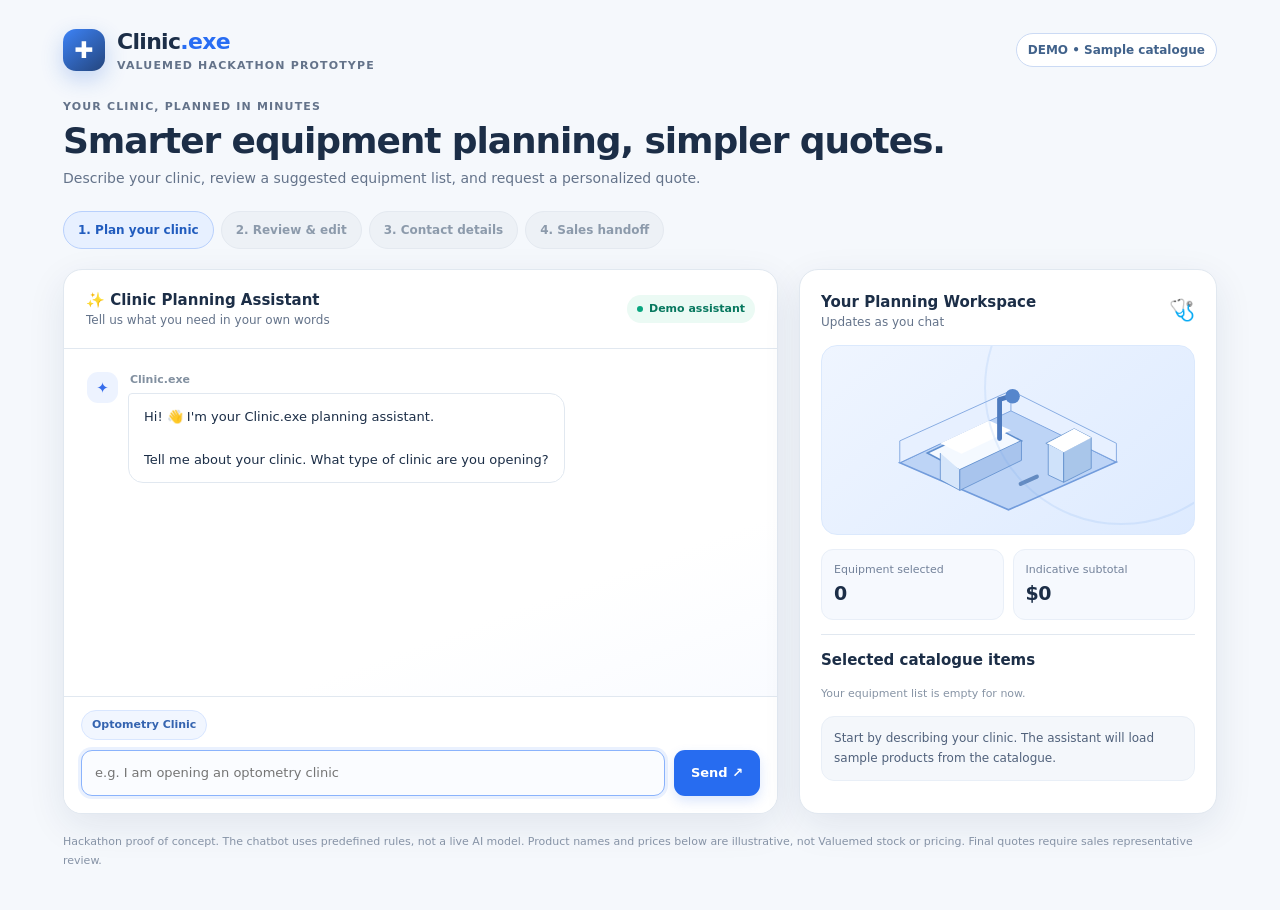
==== clinic.html @ c5f10c4b "Initialiized files" ====
<!doctype html>
<html lang="en">
<head>
<meta charset="UTF-8" />
<meta name="viewport" content="width=device-width, initial-scale=1" />
<title>Clinic.exe — Valuemed Hackathon Demo</title>
<style>
:root { --navy:#152a49;--navy2:#25456d;--blue:#276cf0;--blueSoft:#eaf1ff;--ink:#1c2e47;--muted:#64738a;--line:#e1e8f0;--bg:#f5f8fc;--white:#fff;--green:#08785f;--greenbg:#ebfaf4;--orange:#a96319;--orangbg:#fff5e8;--shadow:0 12px 38px rgba(23,49,92,.09) }
*{box-sizing:border-box}body{margin:0;background:var(--bg);font-family:Inter,ui-sans-serif,system-ui,-apple-system,BlinkMacSystemFont,"Segoe UI",sans-serif;color:var(--ink);line-height:1.5}button,input,textarea,select{font:inherit}button{cursor:pointer}button:disabled{cursor:not-allowed;opacity:.5}.shell{max-width:1210px;margin:auto;padding:25px 28px 40px}.top{display:flex;align-items:center;justify-content:space-between;gap:18px;margin-bottom:24px}.brand{display:flex;align-items:center;gap:12px}.logo{width:42px;height:42px;background:linear-gradient(140deg,#3d83f7,#24457d);border-radius:13px;display:grid;place-items:center;color:#fff;font-size:23px;box-shadow:0 8px 22px rgba(30,98,217,.24)}.brand-name{font-weight:800;letter-spacing:-.7px;font-size:22px}.brand-name span{color:#286df3}.eyebrow{font-size:11px;font-weight:750;color:var(--muted);letter-spacing:1.15px;text-transform:uppercase}.demo-chip{background:#fff;border:1px solid #cbdaf4;color:#41628b;font-size:12px;padding:7px 11px;border-radius:100px;font-weight:700}.headline{margin-bottom:20px}.headline h1{font-size:clamp(24px,3vw,36px);letter-spacing:-1.1px;margin:4px 0 5px;line-height:1.22}.headline p{margin:0;color:var(--muted);font-size:14px}.steps{display:flex;gap:7px;margin-top:22px;flex-wrap:wrap}.step{background:#edf1f6;border:1px solid #e4e9f0;color:#8c9aab;padding:9px 14px;border-radius:100px;font-size:12px;font-weight:750}.step.active{color:#215cbe;background:#e7f0ff;border-color:#b8d0fc}.step.done{color:#08785f;background:#e9faf3;border-color:#bcead6}.grid{display:grid;grid-template-columns:minmax(0,1.42fr) minmax(285px,.83fr);gap:21px;align-items:stretch}.panel{background:var(--white);border:1px solid var(--line);border-radius:19px;box-shadow:var(--shadow);overflow:hidden}.panel-head{padding:19px 22px;border-bottom:1px solid var(--line);display:flex;justify-content:space-between;align-items:center;gap:10px}.panel-title{font-weight:800;font-size:15px}.panel-sub{font-size:12px;color:var(--muted)}.status{display:inline-flex;align-items:center;gap:6px;border-radius:100px;font-size:11px;font-weight:750;padding:6px 10px;background:var(--greenbg);color:var(--green)}.dot{height:6px;width:6px;background:#09a67f;border-radius:50%}.chat-panel{height:545px;display:flex;flex-direction:column}.messages{padding:23px;overflow-y:auto;flex:1;display:flex;flex-direction:column;gap:18px;background:linear-gradient(160deg,#fff 70%,#f9fbff)}.msg-wrap{display:flex;align-items:flex-start;gap:10px;max-width:90%}.msg-wrap.user{margin-left:auto;flex-direction:row-reverse}.avatar{height:31px;width:31px;flex:0 0 31px;display:grid;place-items:center;border-radius:11px;background:#edf3ff;color:#376deb;font-size:15px}.user .avatar{background:#e9f7f1;color:#248569}.bubble{border:1px solid var(--line);border-radius:4px 15px 15px 15px;padding:12px 15px;font-size:13px;white-space:pre-line;background:#fff;line-height:1.65}.user .bubble{background:#ecf3ff;border-color:#d8e7ff;border-radius:15px 4px 15px 15px}.msg-label{font-size:11px;color:#8290a0;margin:0 0 4px 2px;font-weight:700}.input-area{border-top:1px solid var(--line);padding:13px 17px 17px;background:#fff}.quick{display:flex;gap:8px;flex-wrap:wrap;margin-bottom:10px}.quick button{font-size:11px;font-weight:650;color:#3564b0;background:#f1f6ff;border:1px solid #d8e6ff;border-radius:100px;padding:6px 10px}.compose{display:flex;gap:9px}.compose input{flex:1;min-width:0;border:1px solid #dce5f0;border-radius:11px;background:#fafcff;padding:12px 13px;outline:none;font-size:13px}.compose input:focus,.field input:focus,.field textarea:focus{border-color:#8ab3fc;box-shadow:0 0 0 3px rgba(56,122,241,.1)}.primary{border:0;background:var(--blue);color:#fff;border-radius:11px;padding:11px 17px;font-weight:760;font-size:13px;box-shadow:0 5px 12px rgba(39,108,240,.17)}.primary:hover{background:#175bd5}.ghost{background:white;border:1px solid #d7e3f2;color:var(--navy2);border-radius:11px;padding:10px 15px;font-weight:730;font-size:13px}.side{padding:21px;display:flex;flex-direction:column;gap:14px}.side-top{display:flex;justify-content:space-between;align-items:center}.side-note{font-size:12px;color:var(--muted);margin:0}.eyecase{height:190px;background:linear-gradient(140deg,#eff5ff,#deebff);border:1px solid #dbe9fd;border-radius:16px;position:relative;overflow:hidden;display:flex;align-items:center;justify-content:center}.eyecase:before{content:"";position:absolute;width:270px;height:270px;border:2px solid rgba(100,153,234,.14);border-radius:100%;top:-95px;right:-64px}.eyecase svg{width:82%;height:82%}.stat{display:grid;grid-template-columns:1fr 1fr;gap:9px}.statbox{background:#f6f9fe;border:1px solid #e9eff8;border-radius:12px;padding:12px}.stat-label{font-size:11px;color:#73829a}.stat-value{font-size:19px;font-weight:850;letter-spacing:-.5px}.muted{font-size:11px;color:#8794a5}.hint{border-radius:13px;padding:12px;background:#f4f7fb;border:1px solid #e9eff7;color:#50617b;font-size:12px;line-height:1.6}.divider{height:1px;background:var(--line)}.right-list{display:grid;gap:10px}.mini-item{display:flex;align-items:center;justify-content:space-between;gap:8px;font-size:12px}.mini-item b{font-size:12px}.mono{font-variant-numeric:tabular-nums}.notice{background:#fff6e8;border:1px solid #f5dfb9;border-radius:11px;padding:10px 12px;color:#9a5b1c;font-size:11px}.center{display:grid;place-items:center;text-align:center;min-height:305px;padding:24px}.center-ico{font-size:34px;background:#f1f6ff;border-radius:18px;width:73px;height:73px;display:grid;place-items:center;margin:0 auto 13px}.modal-bg{position:fixed;inset:0;background:rgba(10,25,46,.57);display:none;place-items:center;padding:15px;z-index:5;backdrop-filter:blur(3px)}.modal-bg.show{display:grid}.modal{width:min(620px,100%);max-height:92vh;overflow-y:auto;border-radius:21px;background:#fff;box-shadow:0 30px 90px rgba(3,11,26,.3);padding:27px}.modal-header{display:flex;justify-content:space-between;align-items:start;gap:10px}.modal h2{margin:3px 0 7px;font-size:23px;letter-spacing:-.6px}.modal p{margin:0 0 16px;color:var(--muted);font-size:13px}.x{border:0;background:#f2f6fb;height:33px;width:33px;border-radius:10px;color:#496079;font-size:21px}.product{display:flex;gap:14px;align-items:center;border:1px solid #e3eaf3;border-radius:13px;padding:13px;margin-bottom:10px}.prod-art{width:70px;height:66px;border-radius:10px;background:#edf3fc;display:grid;place-items:center;font-size:34px;flex:0 0 70px}.prod-info{flex:1;min-width:0}.prod-info strong{font-size:14px}.prod-info small{display:block;color:#8492a5;font-size:11px;margin-top:1px}.price{font-weight:800;color:#2a4361;font-size:14px}.pill{display:inline-block;font-size:10px;color:#4176ac;background:#eaf4ff;border-radius:100px;padding:3px 8px;margin-top:4px}.total{display:flex;justify-content:space-between;margin:16px 0 0;background:#f5f9ff;border-radius:12px;padding:15px 16px;font-weight:800}.modal-actions{display:flex;justify-content:flex-end;gap:10px;margin-top:18px;flex-wrap:wrap}.tiny{font-size:11px;color:#9aa5b5;margin-top:12px}.form-shell{max-width:820px;margin:0 auto}.formcard{padding:28px}.formgrid{display:grid;grid-template-columns:1fr 1fr;gap:15px}.field label{display:block;font-weight:680;font-size:12px;margin-bottom:6px;color:#52657d}.field input,.field textarea{width:100%;padding:12px 13px;background:#fbfcff;border:1px solid #dce5ef;border-radius:10px;outline:0;font-size:13px}.field textarea{min-height:84px;resize:vertical}.field.full{grid-column:1/-1}.contact-head{margin-bottom:20px}.contact-head h2{margin:4px 0;font-size:25px}.sumline{display:flex;justify-content:space-between;font-size:13px;padding:10px 0;border-bottom:1px solid #e7edf4}.summarybox{background:#f6f9ff;padding:15px 17px;border:1px solid #e2ecf9;border-radius:14px;margin-bottom:22px}.summarybox strong{font-size:13px}.mail-preview{background:#f8fafc;border:1px solid #dce5f0;border-radius:13px;padding:15px;margin-top:14px;white-space:pre-wrap;font-size:12px;color:#39506e;max-height:300px;overflow:auto}.successpage{text-align:center;max-width:650px;margin:36px auto;background:#fff;border:1px solid var(--line);border-radius:20px;padding:38px;box-shadow:var(--shadow)}.successpage h2{font-size:27px}.foot{font-size:11px;color:#8693a6;line-height:1.7;margin-top:19px}.link{color:#276cf0;text-decoration:none}#notification{display:none;margin-top:14px;padding:12px;border-radius:11px;font-size:12px}.good{color:#08785f;background:#eafaf3;border:1px solid #bfe9d6}.bad{color:#a15e16;background:#fff6e8;border:1px solid #f3d9ad}@media(max-width:880px){.grid{grid-template-columns:1fr}.side{min-height:0}.chat-panel{height:490px}.eyecase{height:170px}}@media(max-width:540px){.shell{padding:15px 13px 28px}.top{margin-bottom:15px}.headline h1{font-size:24px}.panel-head{padding:15px}.messages{padding:15px}.formgrid{grid-template-columns:1fr}.formcard{padding:19px}.modal{padding:19px}.step{padding:7px 11px;font-size:10px}}
</style>
</head>
<body>
<div class="shell">
 <div class="top"><div class="brand"><div class="logo">✚</div><div><div class="brand-name">Clinic<span>.exe</span></div><div class="eyebrow">Valuemed hackathon prototype</div></div></div><div class="demo-chip">DEMO • Sample catalogue</div></div>
 <div class="headline"><div class="eyebrow">Your clinic, planned in minutes</div><h1>Smarter equipment planning, simpler quotes.</h1><p>Describe your clinic, review a suggested equipment list, and request a personalized quote.</p><div id="steps" class="steps"></div></div>
 <div id="mainArea"></div>
 <div class="foot">Hackathon proof of concept. The chatbot uses predefined rules, not a live AI model. Product names and prices below are illustrative, not Valuemed stock or pricing. Final quotes require sales representative review.</div>
</div>
<div class="modal-bg" id="cartModal" role="dialog" aria-modal="true" aria-labelledby="modalTitle"><div class="modal"><div class="modal-header"><div><div class="eyebrow">Recommended equipment</div><h2 id="modalTitle">Optometry Clinic Starter List</h2></div><button class="x" id="closeModal" aria-label="Close">×</button></div><p>Selected from a two-item demonstration catalogue. You can confirm this list or ask the assistant to edit it.</p><div id="modalProducts"></div><div class="total"><span>Indicative subtotal (CAD)</span><span id="modalTotal" class="mono"></span></div><div class="notice" style="margin-top:12px">Illustrative prices only. Shipping, configuration, installation, taxes and negotiated pricing are excluded.</div><div class="modal-actions"><button class="ghost" id="editCart">✏ Edit with chat</button><button class="primary" id="confirmCart">✓ Looks good — Continue</button></div></div></div>
<script>
/* ================= HACKATHON EDIT ZONE =================
   Replace these two products with the REAL two catalogue items.
   Price fields below are MOCK numbers for demonstration only.
   For sending real test emails, use a Formspree endpoint (see comments below).
========================================================== */
const catalogue = [
 {id:'slit',name:'Slit Lamp (demo item)',short:'Slit lamp',emoji:'🔬',qty:1,price:2400,description:'Example ophthalmic examination device — illustrative only'},
 {id:'chair',name:'Optometry Exam Chair (demo item)',short:'exam chair',emoji:'🪑',qty:1,price:3600,description:'Example patient seating equipment — illustrative only'}
];
// Paste your test Formspree endpoint (https://formspree.io/f/xxxxxxx) here ONLY if you want real submission.
// With no endpoint the app uses local simulation or a mailto email draft, not real delivery.
const FORM_ENDPOINT = '';

let stage='clinic';let selected=new Set();let userContact=null;let messages=[{who:'bot',text:"Hi! 👋 I'm your Clinic.exe planning assistant.\n\nTell me about your clinic. What type of clinic are you opening?"}];
const money=n=>new Intl.NumberFormat('en-CA',{style:'currency',currency:'CAD',maximumFractionDigits:0}).format(n);
const activeItems=()=>catalogue.filter(i=>selected.has(i.id));
const subtotal=()=>activeItems().reduce((s,i)=>s+i.qty*i.price,0);
const $=id=>document.getElementById(id);
const sanitize=s=>String(s??'').replace(/[&<>"']/g,c=>({'&':'&amp;','<':'&lt;','>':'&gt;','"':'&quot;',"'":'&#39;'}[c]));
function setSteps(){const steps=['1. Plan your clinic','2. Review & edit','3. Contact details','4. Sales handoff'];const idx=stage==='clinic'?0:stage==='editing'||stage==='review'?1:stage==='contact'?2:3;$('steps').innerHTML=steps.map((v,i)=>`<span class="step ${i===idx?'active':i<idx?'done':''}">${v}</span>`).join('')}
function addMsg(who,text){messages.push({who,text})}
function chatMarkup(){return `<div class="grid"><section class="panel chat-panel"><div class="panel-head"><div><div class="panel-title">✨ Clinic Planning Assistant</div><div class="panel-sub">Tell us what you need in your own words</div></div><span class="status"><span class="dot"></span> Demo assistant</span></div><div class="messages" id="messages">${messages.map(m=>`<div class="msg-wrap ${m.who==='user'?'user':''}"><div class="avatar">${m.who==='user'?'👤':'✦'}</div><div><div class="msg-label">${m.who==='user'?'You':'Clinic.exe'}</div><div class="bubble">${sanitize(m.text)}</div></div></div>`).join('')}</div><div class="input-area"><div id="quick" class="quick"></div><form class="compose" id="chatForm"><input id="chatInput" aria-label="Your message" autocomplete="off" placeholder="${stage==='clinic'?'e.g. I am opening an optometry clinic':'e.g. Remove the slit lamp'}" required/><button class="primary" type="submit">Send ↗</button></form></div></section><aside class="panel side"><div class="side-top"><div><div class="panel-title">Your Planning Workspace</div><div class="panel-sub">Updates as you chat</div></div><span style="font-size:21px">🩺</span></div><div class="eyecase"><svg viewBox="0 0 360 190" fill="none" xmlns="http://www.w3.org/2000/svg"><path d="M46 123L183 57L313 122L180 181L46 123Z" fill="#bdd4f6" stroke="#729cdc" stroke-width="2"/><path d="M46 123V96L183 34L313 99V122L183 59L46 123Z" fill="#e7f0ff" stroke="#729cdc"/><path d="M183 34V59" stroke="#729cdc"/><path d="M80 111L156 75L196 96L120 132L80 111Z" fill="#f4f9ff" stroke="#608fce" stroke-width="2"/><path d="M96 111V144L120 157V132" fill="#d6e6fa" stroke="#608fce"/><path d="M120 132V157L196 120V96" fill="#a8c4ed" stroke="#608fce"/><path d="M96 99L156 71L183 83L122 112Z" fill="#ffffff"/><path d="M226 99L261 81L282 92L248 110Z" fill="#f6fbff" stroke="#5e8ecb"/><path d="M229 100V138L248 147V110" fill="#cfe2fa" stroke="#5e8ecb"/><path d="M248 110V147L282 130V92" fill="#a9c6ea" stroke="#5e8ecb"/><path d="M229 99L261 81L282 92L248 110Z" fill="#fff"/><path d="M169 93L169 45M169 45L185 40" stroke="#4d7abe" stroke-width="6" stroke-linecap="round"/><circle cx="185" cy="41" r="9" fill="#5686cc"/><path d="M195 149L215 140" stroke="#648bc1" stroke-width="5" stroke-linecap="round"/></svg></div><div class="stat"><div class="statbox"><div class="stat-label">Equipment selected</div><div id="sideCount" class="stat-value">0</div></div><div class="statbox"><div class="stat-label">Indicative subtotal</div><div id="sideTotal" class="stat-value">$0</div></div></div><div class="divider"></div><div class="panel-title">Selected catalogue items</div><div id="sideItems" class="right-list"></div><div id="sideHint" class="hint"></div><button id="showList" class="ghost" style="width:100%;display:none">View equipment list →</button></aside></div>`}
function renderChat(){setSteps();$('mainArea').innerHTML=chatMarkup();const msg=$('messages');msg.scrollTop=msg.scrollHeight;$('chatForm').addEventListener('submit',e=>{e.preventDefault();const value=$('chatInput').value.trim();if(value)handleUser(value)});$('showList').onclick=openCart;updateSidebar();const quick=$('quick');const hints=stage==='clinic'?['Optometry Clinic']:['Remove the slit lamp','Remove the exam chair','Show list'];hints.forEach(x=>{const b=document.createElement('button');b.textContent=x;b.onclick=()=>handleUser(x);quick.appendChild(b)});$('chatInput').focus()}
function updateSidebar(){let c=$('sideCount');if(!c)return;c.textContent=activeItems().length;$('sideTotal').textContent=money(subtotal());$('sideItems').innerHTML=activeItems().length?activeItems().map(x=>`<div class="mini-item"><span>${x.emoji} <b>${sanitize(x.short)}</b> ×${x.qty}</span><span class="mono">${money(x.price*x.qty)}</span></div>`).join(''):'<span class="muted">Your equipment list is empty for now.</span>';$('sideHint').textContent=stage==='clinic'?'Start by describing your clinic. The assistant will load sample products from the catalogue.':'Need a change? Tell the assistant which product to remove. The catalogue list will be updated immediately.';$('showList').style.display=stage==='clinic'?'none':'block'}
function handleUser(value){addMsg('user',value);if(stage==='clinic'){if(/optom|eye|vision/i.test(value)){selected=new Set(catalogue.map(x=>x.id));stage='review';addMsg('bot',"Great! I found 2 matching demo items in our Optometry catalogue. I've prepared an equipment list with indicative prices.\n\nPlease review it and choose 'Looks good' or 'Edit'.");renderChat();openCart()}else{addMsg('bot',"For tomorrow's limited demo, our sample catalogue supports an Optometry Clinic. Please type 'Optometry Clinic' to continue.");renderChat()}return}
if(/show|list|view|see|catalog|清单|list|查看|check/i.test(value)){addMsg('bot','Here is your current list.');renderChat();openCart();return}
const removing=/remove|delete|take out|exclude|without|don't need|do not need|去掉|pop|删除|delete|移除|move|不要|dont|减掉|minus/i.test(value);
const adding=/add|bring back|restore|include|加回|add|添加|plus|恢复|restore/i.test(value);
let target=null;
if(/slit|lamp|裂隙|click|gap|灯|light|lamp|item\s*1|first/i.test(value))target='slit';
if(/chair|seat|座椅|椅|item\s*2|second/i.test(value))target='chair';
if(target && removing){if(selected.has(target)){selected.delete(target);addMsg('bot',`Done — I removed ${catalogue.find(x=>x.id===target).short} from your list.\n\nUpdated list: ${activeItems().length?activeItems().map(i=>i.name).join(', '):'No items selected'}.\n\nPlease review the updated list.`)}else addMsg('bot',"That item has already been removed. Here's the latest list.");stage='review';renderChat();openCart();return}
if(target && adding){selected.add(target);addMsg('bot',`Done — I added ${catalogue.find(x=>x.id===target).short} back. Please review the updated list.`);stage='review';renderChat();openCart();return}
if(/good|confirm|done|looks|approved|yes|确认|confirm|可以了|ok/i.test(value)){goContact();return}
addMsg('bot',"I can edit the two-item demo list. Try 'Remove the slit lamp' or 'Remove the exam chair'. Then choose 'Looks good'.");renderChat()}
function openCart(){renderModal();$('cartModal').classList.add('show');$('confirmCart').focus()}
function closeCart(){$('cartModal').classList.remove('show')}
function renderModal(){$('modalProducts').innerHTML=activeItems().length?activeItems().map(x=>`<div class="product"><div class="prod-art" aria-hidden="true">${x.emoji}</div><div class="prod-info"><strong>${sanitize(x.name)}</strong><small>${sanitize(x.description)}</small><span class="pill">Quantity: ${x.qty}</span></div><div class="price mono">${money(x.price*x.qty)}</div></div>`).join(''):'<div class="hint" style="margin:15px 0">All items have been removed. You can still continue to request a quote, or go back and add an item.</div>';$('modalTotal').textContent=money(subtotal())}
$('closeModal').onclick=closeCart;$('cartModal').addEventListener('click',e=>{if(e.target===$('cartModal'))closeCart()});document.addEventListener('keydown',e=>{if(e.key==='Escape')closeCart()});$('editCart').onclick=()=>{closeCart();stage='editing';addMsg('bot',"Sure — what would you like to edit?\n\nFor example: 'Remove the slit lamp'.");renderChat()};$('confirmCart').onclick=()=>{closeCart();goContact()};
function goContact(){stage='contact';renderContact()}
function renderContact(){setSteps();$('mainArea').innerHTML=`<div class="form-shell"><section class="panel formcard"><div class="contact-head"><div class="eyebrow">Final step</div><h2>Request a personalized quote</h2><p class="side-note">Your selected equipment will be included automatically. A sales representative would review the request before providing final pricing.</p></div><div class="summarybox"><strong>Optometry Clinic · Equipment Summary</strong>${activeItems().map(x=>`<div class="sumline"><span>${x.emoji} ${sanitize(x.name)} × ${x.qty}</span><strong>${money(x.price*x.qty)}</strong></div>`).join('')||'<div class="sumline">No products selected</div>'}<div class="sumline" style="border:0"><span>Illustrative subtotal</span><strong>${money(subtotal())}</strong></div></div><form id="contactForm"><div class="formgrid"><div class="field"><label for="fullname">Full name *</label><input required id="fullname" placeholder="Alex Chen" autocomplete="name"></div><div class="field"><label for="workemail">Email *</label><input required type="email" id="workemail" placeholder="alex@yourclinic.ca" autocomplete="email"></div><div class="field"><label for="clinicname">Clinic name *</label><input required id="clinicname" placeholder="Example Eye Clinic"></div><div class="field"><label for="phone">Phone (optional)</label><input id="phone" type="tel" placeholder="780-555-0100" autocomplete="tel"></div><div class="field full"><label for="city">Clinic location (optional)</label><input id="city" placeholder="Edmonton, Alberta"></div><div class="field full"><label for="notes">Additional notes (optional)</label><textarea id="notes" placeholder="Delivery timeline, room requirements, etc."></textarea></div></div><div class="modal-actions" style="margin-top:25px"><button type="button" class="ghost" id="backList">← Review equipment</button><button class="primary" type="submit">Preview sales email →</button></div></form></section></div>`;$('backList').onclick=()=>{stage='review';renderChat();openCart()};$('contactForm').onsubmit=e=>{e.preventDefault();userContact={name:$('fullname').value.trim(),email:$('workemail').value.trim(),clinic:$('clinicname').value.trim(),phone:$('phone').value.trim(),city:$('city').value.trim(),notes:$('notes').value.trim()};stage='handoff';renderHandoff()}}
function emailText(){let u=userContact;return `NEW CLINIC EQUIPMENT QUOTE REQUEST\n\nClinic type: Optometry Clinic\nClinic name: ${u.clinic}\nContact: ${u.name}\nEmail: ${u.email}\nPhone: ${u.phone||'Not provided'}\nLocation: ${u.city||'Not provided'}\n\nEQUIPMENT REQUEST\n${activeItems().map(i=>`- ${i.name} | Quantity: ${i.qty} | Demo reference price: ${money(i.price)} | Demo line total: ${money(i.price*i.qty)}`).join('\n')||'(No products selected)'}\n\nIllustrative subtotal: ${money(subtotal())}\nNotes: ${u.notes||'None'}\n\nIMPORTANT: Sample product information and prices are for hackathon demonstration only. Not a binding quote. Final pricing, configuration, shipping, installation, taxes and leasing must be confirmed by sales.`}
function renderHandoff(){setSteps();$('mainArea').innerHTML=`<div class="form-shell"><section class="panel formcard"><div class="contact-head"><div class="eyebrow">Sales handoff</div><h2>Here's what the sales team will receive</h2><p class="side-note">You can copy this structured request, open it in your email app, or connect a test form endpoint to deliver it.</p></div><div class="mail-preview" id="emailPreview"></div><div class="modal-actions" style="justify-content:flex-start"><button class="ghost" id="copyEmail">📋 Copy email text</button><button class="ghost" id="openMailto">✉️ Open email draft</button><button class="primary" id="sendEmail">${FORM_ENDPOINT?'Send test request':'Simulate submission'}</button></div><div id="notification"></div><div class="hint" style="margin-top:16px">${FORM_ENDPOINT?'The test request uses your configured Formspree endpoint. Test with dummy information only.':'Demo mode: No message is delivered to any inbox. To send a real test email, configure FORM_ENDPOINT in this HTML file using a Formspree form ID or connect your own server.'}</div><div class="modal-actions"><button class="ghost" id="editAgain">← Back to equipment list</button><button class="ghost" id="restart">↺ Start over</button></div></section></div>`;$('emailPreview').textContent=emailText();$('copyEmail').onclick=async()=>{try{await navigator.clipboard.writeText(emailText());notify('Email text copied.','good')}catch{const box=$('emailPreview');const sel=window.getSelection();const r=document.createRange();r.selectNodeContents(box);sel.removeAllRanges();sel.addRange(r);notify('Select the message above and copy it manually.','bad')}};$('openMailto').onclick=()=>{location.href='mailto:?subject='+encodeURIComponent('New Optometry Clinic Equipment Quote Request — '+userContact.clinic)+'&body='+encodeURIComponent(emailText())};$('sendEmail').onclick=async()=>{if(!FORM_ENDPOINT){notify('Demo complete: this is a SIMULATED submission. No email was sent.','good');return}if(!/^https:\/\/formspree\.io\/f\/[A-Za-z0-9]+$/.test(FORM_ENDPOINT)){notify('Endpoint is invalid. Configure a valid Formspree URL.','bad');return}const btn=$('sendEmail');btn.disabled=true;btn.textContent='Sending…';try{const data=new FormData();data.append('name',userContact.name);data.append('email',userContact.email);data.append('clinic',userContact.clinic);data.append('message',emailText());data.append('_subject','New Clinic Equipment Quote Request');const res=await fetch(FORM_ENDPOINT,{method:'POST',body:data,headers:{Accept:'application/json'}});if(!res.ok)throw Error('Request was rejected');notify('Request accepted by the configured test form service. Check the destination inbox.','good')}catch(err){notify('Delivery failed. Confirm your Formspree setup and connection. No successful send was confirmed.','bad')}finally{btn.disabled=false;btn.textContent='Send test request'}};$('editAgain').onclick=()=>{stage='review';renderChat();openCart()};$('restart').onclick=()=>{selected=new Set();messages=[{who:'bot',text:"Hi! 👋 I'm your Clinic.exe planning assistant.\n\nTell me about your clinic. What type of clinic are you opening?"}];stage='clinic';userContact=null;renderChat()}}
function notify(msg,kind){const el=$('notification');el.style.display='block';el.className=kind;el.textContent=msg}
renderChat();
</script>
</body>
</html>
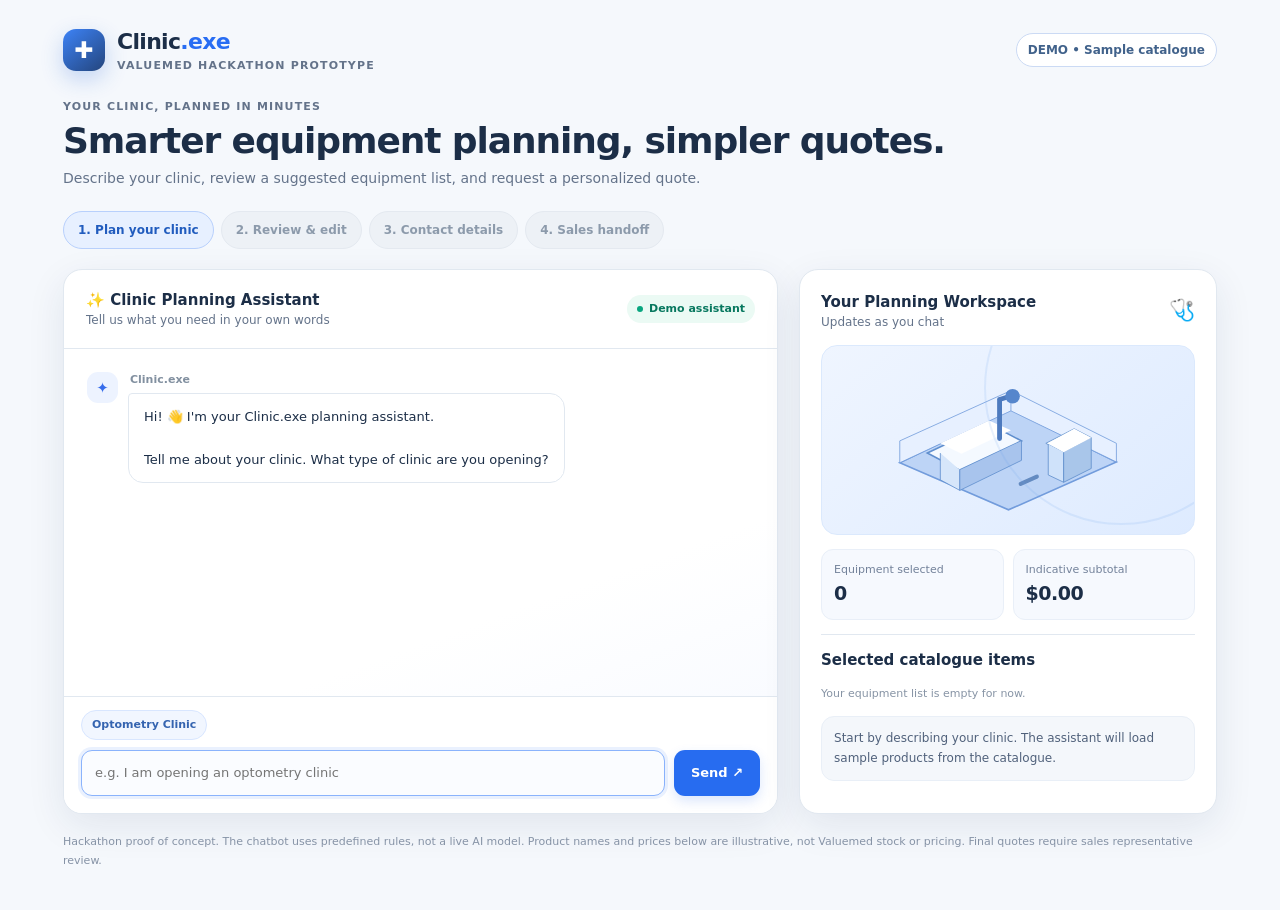
==== commit 7faa4ce7: "Refactored catalogue.js to replace demo items with a comprehensive product list, updating IDs, descr" ====
--- a/clinic.html
+++ b/clinic.html
@@ -16,49 +16,50 @@
  <div id="mainArea"></div>
  <div class="foot">Hackathon proof of concept. The chatbot uses predefined rules, not a live AI model. Product names and prices below are illustrative, not Valuemed stock or pricing. Final quotes require sales representative review.</div>
 </div>
-<div class="modal-bg" id="cartModal" role="dialog" aria-modal="true" aria-labelledby="modalTitle"><div class="modal"><div class="modal-header"><div><div class="eyebrow">Recommended equipment</div><h2 id="modalTitle">Optometry Clinic Starter List</h2></div><button class="x" id="closeModal" aria-label="Close">×</button></div><p>Selected from a two-item demonstration catalogue. You can confirm this list or ask the assistant to edit it.</p><div id="modalProducts"></div><div class="total"><span>Indicative subtotal (CAD)</span><span id="modalTotal" class="mono"></span></div><div class="notice" style="margin-top:12px">Illustrative prices only. Shipping, configuration, installation, taxes and negotiated pricing are excluded.</div><div class="modal-actions"><button class="ghost" id="editCart">✏ Edit with chat</button><button class="primary" id="confirmCart">✓ Looks good — Continue</button></div></div></div>
+<div class="modal-bg" id="cartModal" role="dialog" aria-modal="true" aria-labelledby="modalTitle"><div class="modal"><div class="modal-header"><div><div class="eyebrow">Recommended equipment</div><h2 id="modalTitle">Optometry Clinic Starter List</h2></div><button class="x" id="closeModal" aria-label="Close">×</button></div><p>Selected from the Valuemed catalogue. You can confirm this list or ask the assistant to edit it.</p><div id="modalProducts"></div><div class="total"><span>Indicative subtotal (CAD)</span><span id="modalTotal" class="mono"></span></div><div class="notice" style="margin-top:12px">Illustrative prices only. Shipping, configuration, installation, taxes and negotiated pricing are excluded.</div><div class="modal-actions"><button class="ghost" id="editCart">✏ Edit with chat</button><button class="primary" id="confirmCart">✓ Looks good — Continue</button></div></div></div>
+
+<script src="catalogue.js"></script>
 <script>
 /* ================= HACKATHON EDIT ZONE =================
    Replace these two products with the REAL two catalogue items.
    Price fields below are MOCK numbers for demonstration only.
    For sending real test emails, use a Formspree endpoint (see comments below).
 ========================================================== */
-const catalogue = [
- {id:'slit',name:'Slit Lamp (demo item)',short:'Slit lamp',emoji:'🔬',qty:1,price:2400,description:'Example ophthalmic examination device — illustrative only'},
- {id:'chair',name:'Optometry Exam Chair (demo item)',short:'exam chair',emoji:'🪑',qty:1,price:3600,description:'Example patient seating equipment — illustrative only'}
-];
+
 // Paste your test Formspree endpoint (https://formspree.io/f/xxxxxxx) here ONLY if you want real submission.
 // With no endpoint the app uses local simulation or a mailto email draft, not real delivery.
 const FORM_ENDPOINT = '';
 
 let stage='clinic';let selected=new Set();let userContact=null;let messages=[{who:'bot',text:"Hi! 👋 I'm your Clinic.exe planning assistant.\n\nTell me about your clinic. What type of clinic are you opening?"}];
-const money=n=>new Intl.NumberFormat('en-CA',{style:'currency',currency:'CAD',maximumFractionDigits:0}).format(n);
+const money=n=>new Intl.NumberFormat('en-CA',{style:'currency',currency:'CAD'}).format(n);
 const activeItems=()=>catalogue.filter(i=>selected.has(i.id));
 const subtotal=()=>activeItems().reduce((s,i)=>s+i.qty*i.price,0);
 const $=id=>document.getElementById(id);
+const thumb=(x,s)=>`<img src="${sanitize(x.image)}" alt="" width="${s}" height="${s}" style="object-fit:contain;border-radius:6px;vertical-align:middle;background:#fff">`;
+const prodLink=(x,t)=>x.link?`<a class="link" href="${sanitize(x.link)}" target="_blank" rel="noopener">${sanitize(t)}</a>`:sanitize(t);
 const sanitize=s=>String(s??'').replace(/[&<>"']/g,c=>({'&':'&amp;','<':'&lt;','>':'&gt;','"':'&quot;',"'":'&#39;'}[c]));
 function setSteps(){const steps=['1. Plan your clinic','2. Review & edit','3. Contact details','4. Sales handoff'];const idx=stage==='clinic'?0:stage==='editing'||stage==='review'?1:stage==='contact'?2:3;$('steps').innerHTML=steps.map((v,i)=>`<span class="step ${i===idx?'active':i<idx?'done':''}">${v}</span>`).join('')}
 function addMsg(who,text){messages.push({who,text})}
-function chatMarkup(){return `<div class="grid"><section class="panel chat-panel"><div class="panel-head"><div><div class="panel-title">✨ Clinic Planning Assistant</div><div class="panel-sub">Tell us what you need in your own words</div></div><span class="status"><span class="dot"></span> Demo assistant</span></div><div class="messages" id="messages">${messages.map(m=>`<div class="msg-wrap ${m.who==='user'?'user':''}"><div class="avatar">${m.who==='user'?'👤':'✦'}</div><div><div class="msg-label">${m.who==='user'?'You':'Clinic.exe'}</div><div class="bubble">${sanitize(m.text)}</div></div></div>`).join('')}</div><div class="input-area"><div id="quick" class="quick"></div><form class="compose" id="chatForm"><input id="chatInput" aria-label="Your message" autocomplete="off" placeholder="${stage==='clinic'?'e.g. I am opening an optometry clinic':'e.g. Remove the slit lamp'}" required/><button class="primary" type="submit">Send ↗</button></form></div></section><aside class="panel side"><div class="side-top"><div><div class="panel-title">Your Planning Workspace</div><div class="panel-sub">Updates as you chat</div></div><span style="font-size:21px">🩺</span></div><div class="eyecase"><svg viewBox="0 0 360 190" fill="none" xmlns="http://www.w3.org/2000/svg"><path d="M46 123L183 57L313 122L180 181L46 123Z" fill="#bdd4f6" stroke="#729cdc" stroke-width="2"/><path d="M46 123V96L183 34L313 99V122L183 59L46 123Z" fill="#e7f0ff" stroke="#729cdc"/><path d="M183 34V59" stroke="#729cdc"/><path d="M80 111L156 75L196 96L120 132L80 111Z" fill="#f4f9ff" stroke="#608fce" stroke-width="2"/><path d="M96 111V144L120 157V132" fill="#d6e6fa" stroke="#608fce"/><path d="M120 132V157L196 120V96" fill="#a8c4ed" stroke="#608fce"/><path d="M96 99L156 71L183 83L122 112Z" fill="#ffffff"/><path d="M226 99L261 81L282 92L248 110Z" fill="#f6fbff" stroke="#5e8ecb"/><path d="M229 100V138L248 147V110" fill="#cfe2fa" stroke="#5e8ecb"/><path d="M248 110V147L282 130V92" fill="#a9c6ea" stroke="#5e8ecb"/><path d="M229 99L261 81L282 92L248 110Z" fill="#fff"/><path d="M169 93L169 45M169 45L185 40" stroke="#4d7abe" stroke-width="6" stroke-linecap="round"/><circle cx="185" cy="41" r="9" fill="#5686cc"/><path d="M195 149L215 140" stroke="#648bc1" stroke-width="5" stroke-linecap="round"/></svg></div><div class="stat"><div class="statbox"><div class="stat-label">Equipment selected</div><div id="sideCount" class="stat-value">0</div></div><div class="statbox"><div class="stat-label">Indicative subtotal</div><div id="sideTotal" class="stat-value">$0</div></div></div><div class="divider"></div><div class="panel-title">Selected catalogue items</div><div id="sideItems" class="right-list"></div><div id="sideHint" class="hint"></div><button id="showList" class="ghost" style="width:100%;display:none">View equipment list →</button></aside></div>`}
-function renderChat(){setSteps();$('mainArea').innerHTML=chatMarkup();const msg=$('messages');msg.scrollTop=msg.scrollHeight;$('chatForm').addEventListener('submit',e=>{e.preventDefault();const value=$('chatInput').value.trim();if(value)handleUser(value)});$('showList').onclick=openCart;updateSidebar();const quick=$('quick');const hints=stage==='clinic'?['Optometry Clinic']:['Remove the slit lamp','Remove the exam chair','Show list'];hints.forEach(x=>{const b=document.createElement('button');b.textContent=x;b.onclick=()=>handleUser(x);quick.appendChild(b)});$('chatInput').focus()}
-function updateSidebar(){let c=$('sideCount');if(!c)return;c.textContent=activeItems().length;$('sideTotal').textContent=money(subtotal());$('sideItems').innerHTML=activeItems().length?activeItems().map(x=>`<div class="mini-item"><span>${x.emoji} <b>${sanitize(x.short)}</b> ×${x.qty}</span><span class="mono">${money(x.price*x.qty)}</span></div>`).join(''):'<span class="muted">Your equipment list is empty for now.</span>';$('sideHint').textContent=stage==='clinic'?'Start by describing your clinic. The assistant will load sample products from the catalogue.':'Need a change? Tell the assistant which product to remove. The catalogue list will be updated immediately.';$('showList').style.display=stage==='clinic'?'none':'block'}
-function handleUser(value){addMsg('user',value);if(stage==='clinic'){if(/optom|eye|vision/i.test(value)){selected=new Set(catalogue.map(x=>x.id));stage='review';addMsg('bot',"Great! I found 2 matching demo items in our Optometry catalogue. I've prepared an equipment list with indicative prices.\n\nPlease review it and choose 'Looks good' or 'Edit'.");renderChat();openCart()}else{addMsg('bot',"For tomorrow's limited demo, our sample catalogue supports an Optometry Clinic. Please type 'Optometry Clinic' to continue.");renderChat()}return}
+function chatMarkup(){return `<div class="grid"><section class="panel chat-panel"><div class="panel-head"><div><div class="panel-title">✨ Clinic Planning Assistant</div><div class="panel-sub">Tell us what you need in your own words</div></div><span class="status"><span class="dot"></span> Demo assistant</span></div><div class="messages" id="messages">${messages.map(m=>`<div class="msg-wrap ${m.who==='user'?'user':''}"><div class="avatar">${m.who==='user'?'👤':'✦'}</div><div><div class="msg-label">${m.who==='user'?'You':'Clinic.exe'}</div><div class="bubble">${sanitize(m.text)}</div></div></div>`).join('')}</div><div class="input-area"><div id="quick" class="quick"></div><form class="compose" id="chatForm"><input id="chatInput" aria-label="Your message" autocomplete="off" placeholder="${stage==='clinic'?'e.g. I am opening an optometry clinic':'e.g. Remove the test strips'}" required/><button class="primary" type="submit">Send ↗</button></form></div></section><aside class="panel side"><div class="side-top"><div><div class="panel-title">Your Planning Workspace</div><div class="panel-sub">Updates as you chat</div></div><span style="font-size:21px">🩺</span></div><div class="eyecase"><svg viewBox="0 0 360 190" fill="none" xmlns="http://www.w3.org/2000/svg"><path d="M46 123L183 57L313 122L180 181L46 123Z" fill="#bdd4f6" stroke="#729cdc" stroke-width="2"/><path d="M46 123V96L183 34L313 99V122L183 59L46 123Z" fill="#e7f0ff" stroke="#729cdc"/><path d="M183 34V59" stroke="#729cdc"/><path d="M80 111L156 75L196 96L120 132L80 111Z" fill="#f4f9ff" stroke="#608fce" stroke-width="2"/><path d="M96 111V144L120 157V132" fill="#d6e6fa" stroke="#608fce"/><path d="M120 132V157L196 120V96" fill="#a8c4ed" stroke="#608fce"/><path d="M96 99L156 71L183 83L122 112Z" fill="#ffffff"/><path d="M226 99L261 81L282 92L248 110Z" fill="#f6fbff" stroke="#5e8ecb"/><path d="M229 100V138L248 147V110" fill="#cfe2fa" stroke="#5e8ecb"/><path d="M248 110V147L282 130V92" fill="#a9c6ea" stroke="#5e8ecb"/><path d="M229 99L261 81L282 92L248 110Z" fill="#fff"/><path d="M169 93L169 45M169 45L185 40" stroke="#4d7abe" stroke-width="6" stroke-linecap="round"/><circle cx="185" cy="41" r="9" fill="#5686cc"/><path d="M195 149L215 140" stroke="#648bc1" stroke-width="5" stroke-linecap="round"/></svg></div><div class="stat"><div class="statbox"><div class="stat-label">Equipment selected</div><div id="sideCount" class="stat-value">0</div></div><div class="statbox"><div class="stat-label">Indicative subtotal</div><div id="sideTotal" class="stat-value">$0</div></div></div><div class="divider"></div><div class="panel-title">Selected catalogue items</div><div id="sideItems" class="right-list"></div><div id="sideHint" class="hint"></div><button id="showList" class="ghost" style="width:100%;display:none">View equipment list →</button></aside></div>`}
+function renderChat(){setSteps();$('mainArea').innerHTML=chatMarkup();const msg=$('messages');msg.scrollTop=msg.scrollHeight;$('chatForm').addEventListener('submit',e=>{e.preventDefault();const value=$('chatInput').value.trim();if(value)handleUser(value)});$('showList').onclick=openCart;updateSidebar();const quick=$('quick');const hints=stage==='clinic'?['Optometry Clinic']:['Remove the test strips','Remove the underpads','Show list'];hints.forEach(x=>{const b=document.createElement('button');b.textContent=x;b.onclick=()=>handleUser(x);quick.appendChild(b)});$('chatInput').focus()}
+function updateSidebar(){let c=$('sideCount');if(!c)return;c.textContent=activeItems().length;$('sideTotal').textContent=money(subtotal());$('sideItems').innerHTML=activeItems().length?activeItems().map(x=>`<div class="mini-item"><span>${thumb(x,24)} <b>${prodLink(x,x.short)}</b> ×${x.qty}</span><span class="mono">${money(x.price*x.qty)}</span></div>`).join(''):'<span class="muted">Your equipment list is empty for now.</span>';$('sideHint').textContent=stage==='clinic'?'Start by describing your clinic. The assistant will load sample products from the catalogue.':'Need a change? Tell the assistant which product to remove. The catalogue list will be updated immediately.';$('showList').style.display=stage==='clinic'?'none':'block'}
+function handleUser(value){addMsg('user',value);if(stage==='clinic'){if(/optom|eye|vision/i.test(value)){selected=new Set(catalogue.map(x=>x.id));stage='review';addMsg('bot',`Great! I found ${catalogue.length} matching items in our catalogue. I've prepared an equipment list with indicative prices.\n\nPlease review it and choose 'Looks good' or 'Edit'.`);renderChat();openCart()}else{addMsg('bot',"For tomorrow's limited demo, our sample catalogue supports an Optometry Clinic. Please type 'Optometry Clinic' to continue.");renderChat()}return}
 if(/show|list|view|see|catalog|清单|list|查看|check/i.test(value)){addMsg('bot','Here is your current list.');renderChat();openCart();return}
 const removing=/remove|delete|take out|exclude|without|don't need|do not need|去掉|pop|删除|delete|移除|move|不要|dont|减掉|minus/i.test(value);
 const adding=/add|bring back|restore|include|加回|add|添加|plus|恢复|restore/i.test(value);
 let target=null;
-if(/slit|lamp|裂隙|click|gap|灯|light|lamp|item\s*1|first/i.test(value))target='slit';
-if(/chair|seat|座椅|椅|item\s*2|second/i.test(value))target='chair';
+if(/strip|valuetest|integrator|item\s*1|first/i.test(value))target=1;
+if(/underpad|pad|item\s*2|second/i.test(value))target=2;
 if(target && removing){if(selected.has(target)){selected.delete(target);addMsg('bot',`Done — I removed ${catalogue.find(x=>x.id===target).short} from your list.\n\nUpdated list: ${activeItems().length?activeItems().map(i=>i.name).join(', '):'No items selected'}.\n\nPlease review the updated list.`)}else addMsg('bot',"That item has already been removed. Here's the latest list.");stage='review';renderChat();openCart();return}
 if(target && adding){selected.add(target);addMsg('bot',`Done — I added ${catalogue.find(x=>x.id===target).short} back. Please review the updated list.`);stage='review';renderChat();openCart();return}
 if(/good|confirm|done|looks|approved|yes|确认|confirm|可以了|ok/i.test(value)){goContact();return}
-addMsg('bot',"I can edit the two-item demo list. Try 'Remove the slit lamp' or 'Remove the exam chair'. Then choose 'Looks good'.");renderChat()}
+addMsg('bot',"I can edit your list. Try 'Remove the test strips' or 'Remove the underpads'. Then choose 'Looks good'.");renderChat()}
 function openCart(){renderModal();$('cartModal').classList.add('show');$('confirmCart').focus()}
 function closeCart(){$('cartModal').classList.remove('show')}
-function renderModal(){$('modalProducts').innerHTML=activeItems().length?activeItems().map(x=>`<div class="product"><div class="prod-art" aria-hidden="true">${x.emoji}</div><div class="prod-info"><strong>${sanitize(x.name)}</strong><small>${sanitize(x.description)}</small><span class="pill">Quantity: ${x.qty}</span></div><div class="price mono">${money(x.price*x.qty)}</div></div>`).join(''):'<div class="hint" style="margin:15px 0">All items have been removed. You can still continue to request a quote, or go back and add an item.</div>';$('modalTotal').textContent=money(subtotal())}
-$('closeModal').onclick=closeCart;$('cartModal').addEventListener('click',e=>{if(e.target===$('cartModal'))closeCart()});document.addEventListener('keydown',e=>{if(e.key==='Escape')closeCart()});$('editCart').onclick=()=>{closeCart();stage='editing';addMsg('bot',"Sure — what would you like to edit?\n\nFor example: 'Remove the slit lamp'.");renderChat()};$('confirmCart').onclick=()=>{closeCart();goContact()};
+function renderModal(){$('modalProducts').innerHTML=activeItems().length?activeItems().map(x=>`<div class="product"><div class="prod-art">${x.link?`<a href="${sanitize(x.link)}" target="_blank" rel="noopener" tabindex="-1" aria-hidden="true">${thumb(x,60)}</a>`:thumb(x,60)}</div><div class="prod-info"><strong>${prodLink(x,x.name)}</strong><small>${sanitize(x.description)}</small><span class="pill">Quantity: ${x.qty}</span></div><div class="price mono">${money(x.price*x.qty)}</div></div>`).join(''):'<div class="hint" style="margin:15px 0">All items have been removed. You can still continue to request a quote, or go back and add an item.</div>';$('modalTotal').textContent=money(subtotal())}
+$('closeModal').onclick=closeCart;$('cartModal').addEventListener('click',e=>{if(e.target===$('cartModal'))closeCart()});document.addEventListener('keydown',e=>{if(e.key==='Escape')closeCart()});$('editCart').onclick=()=>{closeCart();stage='editing';addMsg('bot',"Sure — what would you like to edit?\n\nFor example: 'Remove the test strips'.");renderChat()};$('confirmCart').onclick=()=>{closeCart();goContact()};
 function goContact(){stage='contact';renderContact()}
-function renderContact(){setSteps();$('mainArea').innerHTML=`<div class="form-shell"><section class="panel formcard"><div class="contact-head"><div class="eyebrow">Final step</div><h2>Request a personalized quote</h2><p class="side-note">Your selected equipment will be included automatically. A sales representative would review the request before providing final pricing.</p></div><div class="summarybox"><strong>Optometry Clinic · Equipment Summary</strong>${activeItems().map(x=>`<div class="sumline"><span>${x.emoji} ${sanitize(x.name)} × ${x.qty}</span><strong>${money(x.price*x.qty)}</strong></div>`).join('')||'<div class="sumline">No products selected</div>'}<div class="sumline" style="border:0"><span>Illustrative subtotal</span><strong>${money(subtotal())}</strong></div></div><form id="contactForm"><div class="formgrid"><div class="field"><label for="fullname">Full name *</label><input required id="fullname" placeholder="Alex Chen" autocomplete="name"></div><div class="field"><label for="workemail">Email *</label><input required type="email" id="workemail" placeholder="alex@yourclinic.ca" autocomplete="email"></div><div class="field"><label for="clinicname">Clinic name *</label><input required id="clinicname" placeholder="Example Eye Clinic"></div><div class="field"><label for="phone">Phone (optional)</label><input id="phone" type="tel" placeholder="780-555-0100" autocomplete="tel"></div><div class="field full"><label for="city">Clinic location (optional)</label><input id="city" placeholder="Edmonton, Alberta"></div><div class="field full"><label for="notes">Additional notes (optional)</label><textarea id="notes" placeholder="Delivery timeline, room requirements, etc."></textarea></div></div><div class="modal-actions" style="margin-top:25px"><button type="button" class="ghost" id="backList">← Review equipment</button><button class="primary" type="submit">Preview sales email →</button></div></form></section></div>`;$('backList').onclick=()=>{stage='review';renderChat();openCart()};$('contactForm').onsubmit=e=>{e.preventDefault();userContact={name:$('fullname').value.trim(),email:$('workemail').value.trim(),clinic:$('clinicname').value.trim(),phone:$('phone').value.trim(),city:$('city').value.trim(),notes:$('notes').value.trim()};stage='handoff';renderHandoff()}}
+function renderContact(){setSteps();$('mainArea').innerHTML=`<div class="form-shell"><section class="panel formcard"><div class="contact-head"><div class="eyebrow">Final step</div><h2>Request a personalized quote</h2><p class="side-note">Your selected equipment will be included automatically. A sales representative would review the request before providing final pricing.</p></div><div class="summarybox"><strong>Optometry Clinic · Equipment Summary</strong>${activeItems().map(x=>`<div class="sumline"><span>${thumb(x,24)} ${prodLink(x,x.name)} × ${x.qty}</span><strong>${money(x.price*x.qty)}</strong></div>`).join('')||'<div class="sumline">No products selected</div>'}<div class="sumline" style="border:0"><span>Illustrative subtotal</span><strong>${money(subtotal())}</strong></div></div><form id="contactForm"><div class="formgrid"><div class="field"><label for="fullname">Full name *</label><input required id="fullname" placeholder="Alex Chen" autocomplete="name"></div><div class="field"><label for="workemail">Email *</label><input required type="email" id="workemail" placeholder="alex@yourclinic.ca" autocomplete="email"></div><div class="field"><label for="clinicname">Clinic name *</label><input required id="clinicname" placeholder="Example Eye Clinic"></div><div class="field"><label for="phone">Phone (optional)</label><input id="phone" type="tel" placeholder="780-555-0100" autocomplete="tel"></div><div class="field full"><label for="city">Clinic location (optional)</label><input id="city" placeholder="Edmonton, Alberta"></div><div class="field full"><label for="notes">Additional notes (optional)</label><textarea id="notes" placeholder="Delivery timeline, room requirements, etc."></textarea></div></div><div class="modal-actions" style="margin-top:25px"><button type="button" class="ghost" id="backList">← Review equipment</button><button class="primary" type="submit">Preview sales email →</button></div></form></section></div>`;$('backList').onclick=()=>{stage='review';renderChat();openCart()};$('contactForm').onsubmit=e=>{e.preventDefault();userContact={name:$('fullname').value.trim(),email:$('workemail').value.trim(),clinic:$('clinicname').value.trim(),phone:$('phone').value.trim(),city:$('city').value.trim(),notes:$('notes').value.trim()};stage='handoff';renderHandoff()}}
 function emailText(){let u=userContact;return `NEW CLINIC EQUIPMENT QUOTE REQUEST\n\nClinic type: Optometry Clinic\nClinic name: ${u.clinic}\nContact: ${u.name}\nEmail: ${u.email}\nPhone: ${u.phone||'Not provided'}\nLocation: ${u.city||'Not provided'}\n\nEQUIPMENT REQUEST\n${activeItems().map(i=>`- ${i.name} | Quantity: ${i.qty} | Demo reference price: ${money(i.price)} | Demo line total: ${money(i.price*i.qty)}`).join('\n')||'(No products selected)'}\n\nIllustrative subtotal: ${money(subtotal())}\nNotes: ${u.notes||'None'}\n\nIMPORTANT: Sample product information and prices are for hackathon demonstration only. Not a binding quote. Final pricing, configuration, shipping, installation, taxes and leasing must be confirmed by sales.`}
 function renderHandoff(){setSteps();$('mainArea').innerHTML=`<div class="form-shell"><section class="panel formcard"><div class="contact-head"><div class="eyebrow">Sales handoff</div><h2>Here's what the sales team will receive</h2><p class="side-note">You can copy this structured request, open it in your email app, or connect a test form endpoint to deliver it.</p></div><div class="mail-preview" id="emailPreview"></div><div class="modal-actions" style="justify-content:flex-start"><button class="ghost" id="copyEmail">📋 Copy email text</button><button class="ghost" id="openMailto">✉️ Open email draft</button><button class="primary" id="sendEmail">${FORM_ENDPOINT?'Send test request':'Simulate submission'}</button></div><div id="notification"></div><div class="hint" style="margin-top:16px">${FORM_ENDPOINT?'The test request uses your configured Formspree endpoint. Test with dummy information only.':'Demo mode: No message is delivered to any inbox. To send a real test email, configure FORM_ENDPOINT in this HTML file using a Formspree form ID or connect your own server.'}</div><div class="modal-actions"><button class="ghost" id="editAgain">← Back to equipment list</button><button class="ghost" id="restart">↺ Start over</button></div></section></div>`;$('emailPreview').textContent=emailText();$('copyEmail').onclick=async()=>{try{await navigator.clipboard.writeText(emailText());notify('Email text copied.','good')}catch{const box=$('emailPreview');const sel=window.getSelection();const r=document.createRange();r.selectNodeContents(box);sel.removeAllRanges();sel.addRange(r);notify('Select the message above and copy it manually.','bad')}};$('openMailto').onclick=()=>{location.href='mailto:?subject='+encodeURIComponent('New Optometry Clinic Equipment Quote Request — '+userContact.clinic)+'&body='+encodeURIComponent(emailText())};$('sendEmail').onclick=async()=>{if(!FORM_ENDPOINT){notify('Demo complete: this is a SIMULATED submission. No email was sent.','good');return}if(!/^https:\/\/formspree\.io\/f\/[A-Za-z0-9]+$/.test(FORM_ENDPOINT)){notify('Endpoint is invalid. Configure a valid Formspree URL.','bad');return}const btn=$('sendEmail');btn.disabled=true;btn.textContent='Sending…';try{const data=new FormData();data.append('name',userContact.name);data.append('email',userContact.email);data.append('clinic',userContact.clinic);data.append('message',emailText());data.append('_subject','New Clinic Equipment Quote Request');const res=await fetch(FORM_ENDPOINT,{method:'POST',body:data,headers:{Accept:'application/json'}});if(!res.ok)throw Error('Request was rejected');notify('Request accepted by the configured test form service. Check the destination inbox.','good')}catch(err){notify('Delivery failed. Confirm your Formspree setup and connection. No successful send was confirmed.','bad')}finally{btn.disabled=false;btn.textContent='Send test request'}};$('editAgain').onclick=()=>{stage='review';renderChat();openCart()};$('restart').onclick=()=>{selected=new Set();messages=[{who:'bot',text:"Hi! 👋 I'm your Clinic.exe planning assistant.\n\nTell me about your clinic. What type of clinic are you opening?"}];stage='clinic';userContact=null;renderChat()}}
 function notify(msg,kind){const el=$('notification');el.style.display='block';el.className=kind;el.textContent=msg}
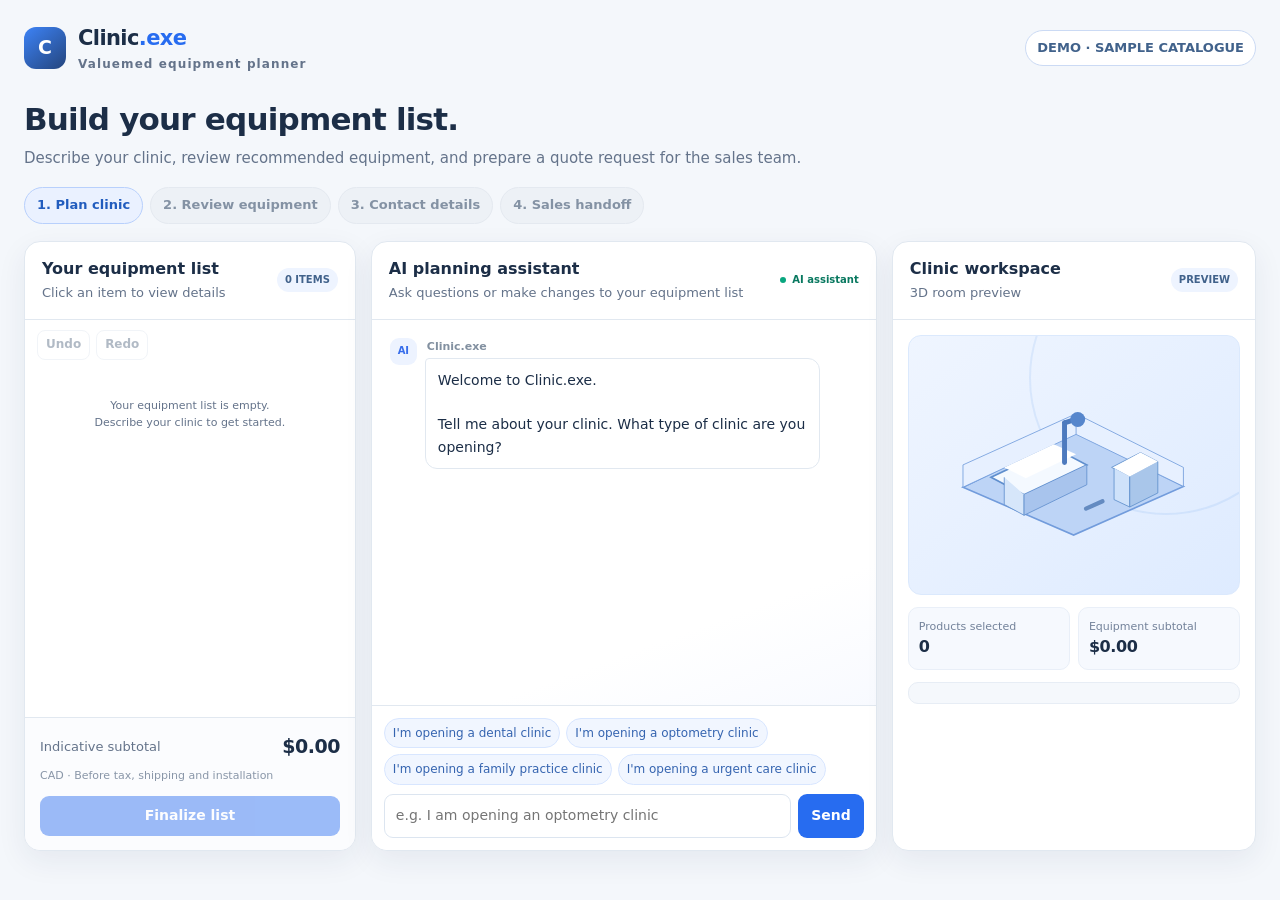
==== commit a49e33c2: "Refactor AI and API integration to enhance catalog loading and chat response structure. Updated `cat" ====
--- a/clinic.html
+++ b/clinic.html
@@ -1,69 +1,45 @@
 <!doctype html>
 <html lang="en">
 <head>
-<meta charset="UTF-8" />
-<meta name="viewport" content="width=device-width, initial-scale=1" />
-<title>Clinic.exe — Valuemed Hackathon Demo</title>
-<style>
-:root { --navy:#152a49;--navy2:#25456d;--blue:#276cf0;--blueSoft:#eaf1ff;--ink:#1c2e47;--muted:#64738a;--line:#e1e8f0;--bg:#f5f8fc;--white:#fff;--green:#08785f;--greenbg:#ebfaf4;--orange:#a96319;--orangbg:#fff5e8;--shadow:0 12px 38px rgba(23,49,92,.09) }
-*{box-sizing:border-box}body{margin:0;background:var(--bg);font-family:Inter,ui-sans-serif,system-ui,-apple-system,BlinkMacSystemFont,"Segoe UI",sans-serif;color:var(--ink);line-height:1.5}button,input,textarea,select{font:inherit}button{cursor:pointer}button:disabled{cursor:not-allowed;opacity:.5}.shell{max-width:1210px;margin:auto;padding:25px 28px 40px}.top{display:flex;align-items:center;justify-content:space-between;gap:18px;margin-bottom:24px}.brand{display:flex;align-items:center;gap:12px}.logo{width:42px;height:42px;background:linear-gradient(140deg,#3d83f7,#24457d);border-radius:13px;display:grid;place-items:center;color:#fff;font-size:23px;box-shadow:0 8px 22px rgba(30,98,217,.24)}.brand-name{font-weight:800;letter-spacing:-.7px;font-size:22px}.brand-name span{color:#286df3}.eyebrow{font-size:11px;font-weight:750;color:var(--muted);letter-spacing:1.15px;text-transform:uppercase}.demo-chip{background:#fff;border:1px solid #cbdaf4;color:#41628b;font-size:12px;padding:7px 11px;border-radius:100px;font-weight:700}.headline{margin-bottom:20px}.headline h1{font-size:clamp(24px,3vw,36px);letter-spacing:-1.1px;margin:4px 0 5px;line-height:1.22}.headline p{margin:0;color:var(--muted);font-size:14px}.steps{display:flex;gap:7px;margin-top:22px;flex-wrap:wrap}.step{background:#edf1f6;border:1px solid #e4e9f0;color:#8c9aab;padding:9px 14px;border-radius:100px;font-size:12px;font-weight:750}.step.active{color:#215cbe;background:#e7f0ff;border-color:#b8d0fc}.step.done{color:#08785f;background:#e9faf3;border-color:#bcead6}.grid{display:grid;grid-template-columns:minmax(0,1.42fr) minmax(285px,.83fr);gap:21px;align-items:stretch}.panel{background:var(--white);border:1px solid var(--line);border-radius:19px;box-shadow:var(--shadow);overflow:hidden}.panel-head{padding:19px 22px;border-bottom:1px solid var(--line);display:flex;justify-content:space-between;align-items:center;gap:10px}.panel-title{font-weight:800;font-size:15px}.panel-sub{font-size:12px;color:var(--muted)}.status{display:inline-flex;align-items:center;gap:6px;border-radius:100px;font-size:11px;font-weight:750;padding:6px 10px;background:var(--greenbg);color:var(--green)}.dot{height:6px;width:6px;background:#09a67f;border-radius:50%}.chat-panel{height:545px;display:flex;flex-direction:column}.messages{padding:23px;overflow-y:auto;flex:1;display:flex;flex-direction:column;gap:18px;background:linear-gradient(160deg,#fff 70%,#f9fbff)}.msg-wrap{display:flex;align-items:flex-start;gap:10px;max-width:90%}.msg-wrap.user{margin-left:auto;flex-direction:row-reverse}.avatar{height:31px;width:31px;flex:0 0 31px;display:grid;place-items:center;border-radius:11px;background:#edf3ff;color:#376deb;font-size:15px}.user .avatar{background:#e9f7f1;color:#248569}.bubble{border:1px solid var(--line);border-radius:4px 15px 15px 15px;padding:12px 15px;font-size:13px;white-space:pre-line;background:#fff;line-height:1.65}.user .bubble{background:#ecf3ff;border-color:#d8e7ff;border-radius:15px 4px 15px 15px}.msg-label{font-size:11px;color:#8290a0;margin:0 0 4px 2px;font-weight:700}.input-area{border-top:1px solid var(--line);padding:13px 17px 17px;background:#fff}.quick{display:flex;gap:8px;flex-wrap:wrap;margin-bottom:10px}.quick button{font-size:11px;font-weight:650;color:#3564b0;background:#f1f6ff;border:1px solid #d8e6ff;border-radius:100px;padding:6px 10px}.compose{display:flex;gap:9px}.compose input{flex:1;min-width:0;border:1px solid #dce5f0;border-radius:11px;background:#fafcff;padding:12px 13px;outline:none;font-size:13px}.compose input:focus,.field input:focus,.field textarea:focus{border-color:#8ab3fc;box-shadow:0 0 0 3px rgba(56,122,241,.1)}.primary{border:0;background:var(--blue);color:#fff;border-radius:11px;padding:11px 17px;font-weight:760;font-size:13px;box-shadow:0 5px 12px rgba(39,108,240,.17)}.primary:hover{background:#175bd5}.ghost{background:white;border:1px solid #d7e3f2;color:var(--navy2);border-radius:11px;padding:10px 15px;font-weight:730;font-size:13px}.side{padding:21px;display:flex;flex-direction:column;gap:14px}.side-top{display:flex;justify-content:space-between;align-items:center}.side-note{font-size:12px;color:var(--muted);margin:0}.eyecase{height:190px;background:linear-gradient(140deg,#eff5ff,#deebff);border:1px solid #dbe9fd;border-radius:16px;position:relative;overflow:hidden;display:flex;align-items:center;justify-content:center}.eyecase:before{content:"";position:absolute;width:270px;height:270px;border:2px solid rgba(100,153,234,.14);border-radius:100%;top:-95px;right:-64px}.eyecase svg{width:82%;height:82%}.stat{display:grid;grid-template-columns:1fr 1fr;gap:9px}.statbox{background:#f6f9fe;border:1px solid #e9eff8;border-radius:12px;padding:12px}.stat-label{font-size:11px;color:#73829a}.stat-value{font-size:19px;font-weight:850;letter-spacing:-.5px}.muted{font-size:11px;color:#8794a5}.hint{border-radius:13px;padding:12px;background:#f4f7fb;border:1px solid #e9eff7;color:#50617b;font-size:12px;line-height:1.6}.divider{height:1px;background:var(--line)}.right-list{display:grid;gap:10px}.mini-item{display:flex;align-items:center;justify-content:space-between;gap:8px;font-size:12px}.mini-item b{font-size:12px}.mono{font-variant-numeric:tabular-nums}.notice{background:#fff6e8;border:1px solid #f5dfb9;border-radius:11px;padding:10px 12px;color:#9a5b1c;font-size:11px}.center{display:grid;place-items:center;text-align:center;min-height:305px;padding:24px}.center-ico{font-size:34px;background:#f1f6ff;border-radius:18px;width:73px;height:73px;display:grid;place-items:center;margin:0 auto 13px}.modal-bg{position:fixed;inset:0;background:rgba(10,25,46,.57);display:none;place-items:center;padding:15px;z-index:5;backdrop-filter:blur(3px)}.modal-bg.show{display:grid}.modal{width:min(620px,100%);max-height:92vh;overflow-y:auto;border-radius:21px;background:#fff;box-shadow:0 30px 90px rgba(3,11,26,.3);padding:27px}.modal-header{display:flex;justify-content:space-between;align-items:start;gap:10px}.modal h2{margin:3px 0 7px;font-size:23px;letter-spacing:-.6px}.modal p{margin:0 0 16px;color:var(--muted);font-size:13px}.x{border:0;background:#f2f6fb;height:33px;width:33px;border-radius:10px;color:#496079;font-size:21px}.product{display:flex;gap:14px;align-items:center;border:1px solid #e3eaf3;border-radius:13px;padding:13px;margin-bottom:10px}.prod-art{width:70px;height:66px;border-radius:10px;background:#edf3fc;display:grid;place-items:center;font-size:34px;flex:0 0 70px}.prod-info{flex:1;min-width:0}.prod-info strong{font-size:14px}.prod-info small{display:block;color:#8492a5;font-size:11px;margin-top:1px}.price{font-weight:800;color:#2a4361;font-size:14px}.pill{display:inline-block;font-size:10px;color:#4176ac;background:#eaf4ff;border-radius:100px;padding:3px 8px;margin-top:4px}.total{display:flex;justify-content:space-between;margin:16px 0 0;background:#f5f9ff;border-radius:12px;padding:15px 16px;font-weight:800}.modal-actions{display:flex;justify-content:flex-end;gap:10px;margin-top:18px;flex-wrap:wrap}.tiny{font-size:11px;color:#9aa5b5;margin-top:12px}.form-shell{max-width:820px;margin:0 auto}.formcard{padding:28px}.formgrid{display:grid;grid-template-columns:1fr 1fr;gap:15px}.field label{display:block;font-weight:680;font-size:12px;margin-bottom:6px;color:#52657d}.field input,.field textarea{width:100%;padding:12px 13px;background:#fbfcff;border:1px solid #dce5ef;border-radius:10px;outline:0;font-size:13px}.field textarea{min-height:84px;resize:vertical}.field.full{grid-column:1/-1}.contact-head{margin-bottom:20px}.contact-head h2{margin:4px 0;font-size:25px}.sumline{display:flex;justify-content:space-between;font-size:13px;padding:10px 0;border-bottom:1px solid #e7edf4}.summarybox{background:#f6f9ff;padding:15px 17px;border:1px solid #e2ecf9;border-radius:14px;margin-bottom:22px}.summarybox strong{font-size:13px}.mail-preview{background:#f8fafc;border:1px solid #dce5f0;border-radius:13px;padding:15px;margin-top:14px;white-space:pre-wrap;font-size:12px;color:#39506e;max-height:300px;overflow:auto}.successpage{text-align:center;max-width:650px;margin:36px auto;background:#fff;border:1px solid var(--line);border-radius:20px;padding:38px;box-shadow:var(--shadow)}.successpage h2{font-size:27px}.foot{font-size:11px;color:#8693a6;line-height:1.7;margin-top:19px}.link{color:#276cf0;text-decoration:none}#notification{display:none;margin-top:14px;padding:12px;border-radius:11px;font-size:12px}.good{color:#08785f;background:#eafaf3;border:1px solid #bfe9d6}.bad{color:#a15e16;background:#fff6e8;border:1px solid #f3d9ad}@media(max-width:880px){.grid{grid-template-columns:1fr}.side{min-height:0}.chat-panel{height:490px}.eyecase{height:170px}}@media(max-width:540px){.shell{padding:15px 13px 28px}.top{margin-bottom:15px}.headline h1{font-size:24px}.panel-head{padding:15px}.messages{padding:15px}.formgrid{grid-template-columns:1fr}.formcard{padding:19px}.modal{padding:19px}.step{padding:7px 11px;font-size:10px}}
-</style>
+<meta charset="UTF-8">
+<meta name="viewport" content="width=device-width, initial-scale=1">
+<title>Clinic.exe — Equipment Planner</title>
+<link rel="stylesheet" href="styles.css">
 </head>
 <body>
-<div class="shell">
- <div class="top"><div class="brand"><div class="logo">✚</div><div><div class="brand-name">Clinic<span>.exe</span></div><div class="eyebrow">Valuemed hackathon prototype</div></div></div><div class="demo-chip">DEMO • Sample catalogue</div></div>
- <div class="headline"><div class="eyebrow">Your clinic, planned in minutes</div><h1>Smarter equipment planning, simpler quotes.</h1><p>Describe your clinic, review a suggested equipment list, and request a personalized quote.</p><div id="steps" class="steps"></div></div>
- <div id="mainArea"></div>
- <div class="foot">Hackathon proof of concept. The chatbot uses predefined rules, not a live AI model. Product names and prices below are illustrative, not Valuemed stock or pricing. Final quotes require sales representative review.</div>
+<div class="app">
+  <header class="topbar">
+    <div class="brand"><div class="logo">C</div><div><div class="brand-name">Clinic<span>.exe</span></div><div class="eyebrow">Valuemed equipment planner</div></div></div>
+    <div class="demo">DEMO · SAMPLE CATALOGUE</div>
+  </header>
+  <section class="intro">
+    <h1>Build your equipment list.</h1>
+    <p>Describe your clinic, review recommended equipment, and prepare a quote request for the sales team.</p>
+    <div class="steps" id="steps"></div>
+  </section>
+  <main id="mainArea"></main>
 </div>
-<div class="modal-bg" id="cartModal" role="dialog" aria-modal="true" aria-labelledby="modalTitle"><div class="modal"><div class="modal-header"><div><div class="eyebrow">Recommended equipment</div><h2 id="modalTitle">Optometry Clinic Starter List</h2></div><button class="x" id="closeModal" aria-label="Close">×</button></div><p>Selected from the Valuemed catalogue. You can confirm this list or ask the assistant to edit it.</p><div id="modalProducts"></div><div class="total"><span>Indicative subtotal (CAD)</span><span id="modalTotal" class="mono"></span></div><div class="notice" style="margin-top:12px">Illustrative prices only. Shipping, configuration, installation, taxes and negotiated pricing are excluded.</div><div class="modal-actions"><button class="ghost" id="editCart">✏ Edit with chat</button><button class="primary" id="confirmCart">✓ Looks good — Continue</button></div></div></div>
+
+<div class="modal-bg" id="finalizeModal" role="dialog" aria-modal="true" aria-labelledby="finalizeTitle">
+  <div class="modal">
+    <div class="modal-top"><div><div class="eyebrow">Equipment list confirmation</div><h2 id="finalizeTitle">Review your equipment list</h2></div><button class="close" id="closeFinalize" aria-label="Close">×</button></div>
+    <p>Please confirm that this is the equipment you want included in your quote request. You can go back and make changes at any time.</p>
+    <div id="finalizeItems"></div>
+    <div class="summary-total"><span>Indicative subtotal</span><strong id="finalizeTotal">${money(0)}</strong></div>
+    <div class="notice">Prices are illustrative and do not represent a binding quote. Final pricing and availability require Valuemed sales-team confirmation.</div>
+    <div class="modal-actions"><button class="secondary" id="editFinalize">Go back and edit</button><button class="primary" id="confirmFinalize">Confirm list and continue</button></div>
+  </div>
+</div>
+
+<div class="modal-bg" id="productModal" role="dialog" aria-modal="true" aria-labelledby="productTitle">
+  <div class="modal">
+    <div class="modal-top"><div><div class="eyebrow">Catalogue product</div><h2 id="productTitle">Product details</h2></div><button class="close" id="closeProduct" aria-label="Close">×</button></div>
+    <div id="productDetails"></div>
+    <div class="modal-actions"><button class="secondary" id="openProductLink" hidden>View on Valuemed website</button><button class="primary" id="modalDone">Done</button></div>
+  </div>
+</div>
 
 <script src="catalogue.js"></script>
-<script>
-/* ================= HACKATHON EDIT ZONE =================
-   Replace these two products with the REAL two catalogue items.
-   Price fields below are MOCK numbers for demonstration only.
-   For sending real test emails, use a Formspree endpoint (see comments below).
-========================================================== */
-
-// Paste your test Formspree endpoint (https://formspree.io/f/xxxxxxx) here ONLY if you want real submission.
-// With no endpoint the app uses local simulation or a mailto email draft, not real delivery.
-const FORM_ENDPOINT = '';
-
-let stage='clinic';let selected=new Set();let userContact=null;let messages=[{who:'bot',text:"Hi! 👋 I'm your Clinic.exe planning assistant.\n\nTell me about your clinic. What type of clinic are you opening?"}];
-const money=n=>new Intl.NumberFormat('en-CA',{style:'currency',currency:'CAD'}).format(n);
-const activeItems=()=>catalogue.filter(i=>selected.has(i.id));
-const subtotal=()=>activeItems().reduce((s,i)=>s+i.qty*i.price,0);
-const $=id=>document.getElementById(id);
-const thumb=(x,s)=>`<img src="${sanitize(x.image)}" alt="" width="${s}" height="${s}" style="object-fit:contain;border-radius:6px;vertical-align:middle;background:#fff">`;
-const prodLink=(x,t)=>x.link?`<a class="link" href="${sanitize(x.link)}" target="_blank" rel="noopener">${sanitize(t)}</a>`:sanitize(t);
-const sanitize=s=>String(s??'').replace(/[&<>"']/g,c=>({'&':'&amp;','<':'&lt;','>':'&gt;','"':'&quot;',"'":'&#39;'}[c]));
-function setSteps(){const steps=['1. Plan your clinic','2. Review & edit','3. Contact details','4. Sales handoff'];const idx=stage==='clinic'?0:stage==='editing'||stage==='review'?1:stage==='contact'?2:3;$('steps').innerHTML=steps.map((v,i)=>`<span class="step ${i===idx?'active':i<idx?'done':''}">${v}</span>`).join('')}
-function addMsg(who,text){messages.push({who,text})}
-function chatMarkup(){return `<div class="grid"><section class="panel chat-panel"><div class="panel-head"><div><div class="panel-title">✨ Clinic Planning Assistant</div><div class="panel-sub">Tell us what you need in your own words</div></div><span class="status"><span class="dot"></span> Demo assistant</span></div><div class="messages" id="messages">${messages.map(m=>`<div class="msg-wrap ${m.who==='user'?'user':''}"><div class="avatar">${m.who==='user'?'👤':'✦'}</div><div><div class="msg-label">${m.who==='user'?'You':'Clinic.exe'}</div><div class="bubble">${sanitize(m.text)}</div></div></div>`).join('')}</div><div class="input-area"><div id="quick" class="quick"></div><form class="compose" id="chatForm"><input id="chatInput" aria-label="Your message" autocomplete="off" placeholder="${stage==='clinic'?'e.g. I am opening an optometry clinic':'e.g. Remove the test strips'}" required/><button class="primary" type="submit">Send ↗</button></form></div></section><aside class="panel side"><div class="side-top"><div><div class="panel-title">Your Planning Workspace</div><div class="panel-sub">Updates as you chat</div></div><span style="font-size:21px">🩺</span></div><div class="eyecase"><svg viewBox="0 0 360 190" fill="none" xmlns="http://www.w3.org/2000/svg"><path d="M46 123L183 57L313 122L180 181L46 123Z" fill="#bdd4f6" stroke="#729cdc" stroke-width="2"/><path d="M46 123V96L183 34L313 99V122L183 59L46 123Z" fill="#e7f0ff" stroke="#729cdc"/><path d="M183 34V59" stroke="#729cdc"/><path d="M80 111L156 75L196 96L120 132L80 111Z" fill="#f4f9ff" stroke="#608fce" stroke-width="2"/><path d="M96 111V144L120 157V132" fill="#d6e6fa" stroke="#608fce"/><path d="M120 132V157L196 120V96" fill="#a8c4ed" stroke="#608fce"/><path d="M96 99L156 71L183 83L122 112Z" fill="#ffffff"/><path d="M226 99L261 81L282 92L248 110Z" fill="#f6fbff" stroke="#5e8ecb"/><path d="M229 100V138L248 147V110" fill="#cfe2fa" stroke="#5e8ecb"/><path d="M248 110V147L282 130V92" fill="#a9c6ea" stroke="#5e8ecb"/><path d="M229 99L261 81L282 92L248 110Z" fill="#fff"/><path d="M169 93L169 45M169 45L185 40" stroke="#4d7abe" stroke-width="6" stroke-linecap="round"/><circle cx="185" cy="41" r="9" fill="#5686cc"/><path d="M195 149L215 140" stroke="#648bc1" stroke-width="5" stroke-linecap="round"/></svg></div><div class="stat"><div class="statbox"><div class="stat-label">Equipment selected</div><div id="sideCount" class="stat-value">0</div></div><div class="statbox"><div class="stat-label">Indicative subtotal</div><div id="sideTotal" class="stat-value">$0</div></div></div><div class="divider"></div><div class="panel-title">Selected catalogue items</div><div id="sideItems" class="right-list"></div><div id="sideHint" class="hint"></div><button id="showList" class="ghost" style="width:100%;display:none">View equipment list →</button></aside></div>`}
-function renderChat(){setSteps();$('mainArea').innerHTML=chatMarkup();const msg=$('messages');msg.scrollTop=msg.scrollHeight;$('chatForm').addEventListener('submit',e=>{e.preventDefault();const value=$('chatInput').value.trim();if(value)handleUser(value)});$('showList').onclick=openCart;updateSidebar();const quick=$('quick');const hints=stage==='clinic'?['Optometry Clinic']:['Remove the test strips','Remove the underpads','Show list'];hints.forEach(x=>{const b=document.createElement('button');b.textContent=x;b.onclick=()=>handleUser(x);quick.appendChild(b)});$('chatInput').focus()}
-function updateSidebar(){let c=$('sideCount');if(!c)return;c.textContent=activeItems().length;$('sideTotal').textContent=money(subtotal());$('sideItems').innerHTML=activeItems().length?activeItems().map(x=>`<div class="mini-item"><span>${thumb(x,24)} <b>${prodLink(x,x.short)}</b> ×${x.qty}</span><span class="mono">${money(x.price*x.qty)}</span></div>`).join(''):'<span class="muted">Your equipment list is empty for now.</span>';$('sideHint').textContent=stage==='clinic'?'Start by describing your clinic. The assistant will load sample products from the catalogue.':'Need a change? Tell the assistant which product to remove. The catalogue list will be updated immediately.';$('showList').style.display=stage==='clinic'?'none':'block'}
-function handleUser(value){addMsg('user',value);if(stage==='clinic'){if(/optom|eye|vision/i.test(value)){selected=new Set(catalogue.map(x=>x.id));stage='review';addMsg('bot',`Great! I found ${catalogue.length} matching items in our catalogue. I've prepared an equipment list with indicative prices.\n\nPlease review it and choose 'Looks good' or 'Edit'.`);renderChat();openCart()}else{addMsg('bot',"For tomorrow's limited demo, our sample catalogue supports an Optometry Clinic. Please type 'Optometry Clinic' to continue.");renderChat()}return}
-if(/show|list|view|see|catalog|清单|list|查看|check/i.test(value)){addMsg('bot','Here is your current list.');renderChat();openCart();return}
-const removing=/remove|delete|take out|exclude|without|don't need|do not need|去掉|pop|删除|delete|移除|move|不要|dont|减掉|minus/i.test(value);
-const adding=/add|bring back|restore|include|加回|add|添加|plus|恢复|restore/i.test(value);
-let target=null;
-if(/strip|valuetest|integrator|item\s*1|first/i.test(value))target=1;
-if(/underpad|pad|item\s*2|second/i.test(value))target=2;
-if(target && removing){if(selected.has(target)){selected.delete(target);addMsg('bot',`Done — I removed ${catalogue.find(x=>x.id===target).short} from your list.\n\nUpdated list: ${activeItems().length?activeItems().map(i=>i.name).join(', '):'No items selected'}.\n\nPlease review the updated list.`)}else addMsg('bot',"That item has already been removed. Here's the latest list.");stage='review';renderChat();openCart();return}
-if(target && adding){selected.add(target);addMsg('bot',`Done — I added ${catalogue.find(x=>x.id===target).short} back. Please review the updated list.`);stage='review';renderChat();openCart();return}
-if(/good|confirm|done|looks|approved|yes|确认|confirm|可以了|ok/i.test(value)){goContact();return}
-addMsg('bot',"I can edit your list. Try 'Remove the test strips' or 'Remove the underpads'. Then choose 'Looks good'.");renderChat()}
-function openCart(){renderModal();$('cartModal').classList.add('show');$('confirmCart').focus()}
-function closeCart(){$('cartModal').classList.remove('show')}
-function renderModal(){$('modalProducts').innerHTML=activeItems().length?activeItems().map(x=>`<div class="product"><div class="prod-art">${x.link?`<a href="${sanitize(x.link)}" target="_blank" rel="noopener" tabindex="-1" aria-hidden="true">${thumb(x,60)}</a>`:thumb(x,60)}</div><div class="prod-info"><strong>${prodLink(x,x.name)}</strong><small>${sanitize(x.description)}</small><span class="pill">Quantity: ${x.qty}</span></div><div class="price mono">${money(x.price*x.qty)}</div></div>`).join(''):'<div class="hint" style="margin:15px 0">All items have been removed. You can still continue to request a quote, or go back and add an item.</div>';$('modalTotal').textContent=money(subtotal())}
-$('closeModal').onclick=closeCart;$('cartModal').addEventListener('click',e=>{if(e.target===$('cartModal'))closeCart()});document.addEventListener('keydown',e=>{if(e.key==='Escape')closeCart()});$('editCart').onclick=()=>{closeCart();stage='editing';addMsg('bot',"Sure — what would you like to edit?\n\nFor example: 'Remove the test strips'.");renderChat()};$('confirmCart').onclick=()=>{closeCart();goContact()};
-function goContact(){stage='contact';renderContact()}
-function renderContact(){setSteps();$('mainArea').innerHTML=`<div class="form-shell"><section class="panel formcard"><div class="contact-head"><div class="eyebrow">Final step</div><h2>Request a personalized quote</h2><p class="side-note">Your selected equipment will be included automatically. A sales representative would review the request before providing final pricing.</p></div><div class="summarybox"><strong>Optometry Clinic · Equipment Summary</strong>${activeItems().map(x=>`<div class="sumline"><span>${thumb(x,24)} ${prodLink(x,x.name)} × ${x.qty}</span><strong>${money(x.price*x.qty)}</strong></div>`).join('')||'<div class="sumline">No products selected</div>'}<div class="sumline" style="border:0"><span>Illustrative subtotal</span><strong>${money(subtotal())}</strong></div></div><form id="contactForm"><div class="formgrid"><div class="field"><label for="fullname">Full name *</label><input required id="fullname" placeholder="Alex Chen" autocomplete="name"></div><div class="field"><label for="workemail">Email *</label><input required type="email" id="workemail" placeholder="alex@yourclinic.ca" autocomplete="email"></div><div class="field"><label for="clinicname">Clinic name *</label><input required id="clinicname" placeholder="Example Eye Clinic"></div><div class="field"><label for="phone">Phone (optional)</label><input id="phone" type="tel" placeholder="780-555-0100" autocomplete="tel"></div><div class="field full"><label for="city">Clinic location (optional)</label><input id="city" placeholder="Edmonton, Alberta"></div><div class="field full"><label for="notes">Additional notes (optional)</label><textarea id="notes" placeholder="Delivery timeline, room requirements, etc."></textarea></div></div><div class="modal-actions" style="margin-top:25px"><button type="button" class="ghost" id="backList">← Review equipment</button><button class="primary" type="submit">Preview sales email →</button></div></form></section></div>`;$('backList').onclick=()=>{stage='review';renderChat();openCart()};$('contactForm').onsubmit=e=>{e.preventDefault();userContact={name:$('fullname').value.trim(),email:$('workemail').value.trim(),clinic:$('clinicname').value.trim(),phone:$('phone').value.trim(),city:$('city').value.trim(),notes:$('notes').value.trim()};stage='handoff';renderHandoff()}}
-function emailText(){let u=userContact;return `NEW CLINIC EQUIPMENT QUOTE REQUEST\n\nClinic type: Optometry Clinic\nClinic name: ${u.clinic}\nContact: ${u.name}\nEmail: ${u.email}\nPhone: ${u.phone||'Not provided'}\nLocation: ${u.city||'Not provided'}\n\nEQUIPMENT REQUEST\n${activeItems().map(i=>`- ${i.name} | Quantity: ${i.qty} | Demo reference price: ${money(i.price)} | Demo line total: ${money(i.price*i.qty)}`).join('\n')||'(No products selected)'}\n\nIllustrative subtotal: ${money(subtotal())}\nNotes: ${u.notes||'None'}\n\nIMPORTANT: Sample product information and prices are for hackathon demonstration only. Not a binding quote. Final pricing, configuration, shipping, installation, taxes and leasing must be confirmed by sales.`}
-function renderHandoff(){setSteps();$('mainArea').innerHTML=`<div class="form-shell"><section class="panel formcard"><div class="contact-head"><div class="eyebrow">Sales handoff</div><h2>Here's what the sales team will receive</h2><p class="side-note">You can copy this structured request, open it in your email app, or connect a test form endpoint to deliver it.</p></div><div class="mail-preview" id="emailPreview"></div><div class="modal-actions" style="justify-content:flex-start"><button class="ghost" id="copyEmail">📋 Copy email text</button><button class="ghost" id="openMailto">✉️ Open email draft</button><button class="primary" id="sendEmail">${FORM_ENDPOINT?'Send test request':'Simulate submission'}</button></div><div id="notification"></div><div class="hint" style="margin-top:16px">${FORM_ENDPOINT?'The test request uses your configured Formspree endpoint. Test with dummy information only.':'Demo mode: No message is delivered to any inbox. To send a real test email, configure FORM_ENDPOINT in this HTML file using a Formspree form ID or connect your own server.'}</div><div class="modal-actions"><button class="ghost" id="editAgain">← Back to equipment list</button><button class="ghost" id="restart">↺ Start over</button></div></section></div>`;$('emailPreview').textContent=emailText();$('copyEmail').onclick=async()=>{try{await navigator.clipboard.writeText(emailText());notify('Email text copied.','good')}catch{const box=$('emailPreview');const sel=window.getSelection();const r=document.createRange();r.selectNodeContents(box);sel.removeAllRanges();sel.addRange(r);notify('Select the message above and copy it manually.','bad')}};$('openMailto').onclick=()=>{location.href='mailto:?subject='+encodeURIComponent('New Optometry Clinic Equipment Quote Request — '+userContact.clinic)+'&body='+encodeURIComponent(emailText())};$('sendEmail').onclick=async()=>{if(!FORM_ENDPOINT){notify('Demo complete: this is a SIMULATED submission. No email was sent.','good');return}if(!/^https:\/\/formspree\.io\/f\/[A-Za-z0-9]+$/.test(FORM_ENDPOINT)){notify('Endpoint is invalid. Configure a valid Formspree URL.','bad');return}const btn=$('sendEmail');btn.disabled=true;btn.textContent='Sending…';try{const data=new FormData();data.append('name',userContact.name);data.append('email',userContact.email);data.append('clinic',userContact.clinic);data.append('message',emailText());data.append('_subject','New Clinic Equipment Quote Request');const res=await fetch(FORM_ENDPOINT,{method:'POST',body:data,headers:{Accept:'application/json'}});if(!res.ok)throw Error('Request was rejected');notify('Request accepted by the configured test form service. Check the destination inbox.','good')}catch(err){notify('Delivery failed. Confirm your Formspree setup and connection. No successful send was confirmed.','bad')}finally{btn.disabled=false;btn.textContent='Send test request'}};$('editAgain').onclick=()=>{stage='review';renderChat();openCart()};$('restart').onclick=()=>{selected=new Set();messages=[{who:'bot',text:"Hi! 👋 I'm your Clinic.exe planning assistant.\n\nTell me about your clinic. What type of clinic are you opening?"}];stage='clinic';userContact=null;renderChat()}}
-function notify(msg,kind){const el=$('notification');el.style.display='block';el.className=kind;el.textContent=msg}
-renderChat();
-</script>
+<script src="index.js"></script>
 </body>
 </html>
--- a/styles.css
+++ b/styles.css
@@ -0,0 +1,157 @@
+:root{
+  --navy:#152a49;--navy2:#25456d;--blue:#276cf0;--blue-soft:#eaf1ff;
+  --ink:#1c2e47;--muted:#64738a;--line:#e1e8f0;--bg:#f4f7fb;
+  --white:#fff;--green:#08785f;--shadow:0 10px 30px rgba(23,49,92,.07);
+}
+*{box-sizing:border-box}
+body{
+  margin:0;
+  background:var(--bg);
+  font-family:Inter,ui-sans-serif,system-ui,-apple-system,"Segoe UI",sans-serif;
+  color:var(--ink);
+  line-height:1.55;
+  font-size:16px;
+}
+
+button,input,textarea{font:inherit}button{cursor:pointer}button:disabled{opacity:.45;cursor:not-allowed}
+.app{max-width:1600px;margin:auto;padding:22px 24px 36px}
+.topbar{display:flex;align-items:center;justify-content:space-between;gap:16px;margin-bottom:22px}
+.brand{display:flex;align-items:center;gap:12px}.logo{height:42px;width:42px;border-radius:12px;background:linear-gradient(140deg,#3d83f7,#24457d);display:grid;place-items:center;color:white;font-weight:850;font-size:19px}
+.brand-name{font-size:21px;font-weight:850;letter-spacing:-.6px}.brand-name span{color:var(--blue)}
+.eyebrow{font-size:10px;letter-spacing:1.1px;font-weight:750;color:var(--muted)}
+.demo{font-size:11px;font-weight:750;color:#41628b;background:white;border:1px solid #cbdaf4;padding:7px 11px;border-radius:30px}
+.intro{margin-bottom:17px}.intro h1{font-size:clamp(23px,2.5vw,31px);letter-spacing:-.8px;margin:4px 0}.intro p{font-size:13px;color:var(--muted);margin:0}
+.steps{display:flex;gap:7px;flex-wrap:wrap;margin-top:17px}.step{padding:7px 12px;border-radius:30px;background:#edf1f6;color:#8492a4;font-size:11px;font-weight:750;border:1px solid #e4e9f0}.step.active{background:var(--blue-soft);color:#215cbe;border-color:#b8d0fc}.step.done{background:#e9faf3;color:var(--green);border-color:#bcead6}
+.workspace{display:grid;grid-template-columns:minmax(255px,.82fr) minmax(390px,1.25fr) minmax(280px,.9fr);gap:15px;align-items:stretch}
+.panel{background:var(--white);border:1px solid var(--line);border-radius:16px;box-shadow:var(--shadow);overflow:hidden;min-width:0}
+.panel-head{padding:15px 17px;border-bottom:1px solid var(--line);display:flex;justify-content:space-between;align-items:center;gap:10px}
+.panel-title{font-size:13px;font-weight:750}.panel-sub{font-size:11px;color:var(--muted);margin-top:2px}
+.panel-body{padding:15px}
+.list-panel,.chat-panel,.visual-panel{min-height:610px;display:flex;flex-direction:column}
+.list-toolbar{display:flex;gap:6px}.icon-btn{height:30px;min-width:31px;padding:0 8px;border:1px solid var(--line);background:white;color:#536780;border-radius:8px;font-size:12px;font-weight:750}.icon-btn:hover:not(:disabled){background:#f3f7fd;border-color:#b9cce8}
+.count{font-size:10px;color:#41628b;background:#eef4ff;padding:4px 8px;border-radius:20px;font-weight:800}
+.items{padding:12px;display:flex;flex-direction:column;gap:9px;flex:1;overflow:auto}
+.item{display:grid;grid-template-columns:65px minmax(0,1fr);gap:10px;border:1px solid var(--line);border-radius:11px;padding:9px;cursor:pointer;transition:.15s;background:white}
+.item:hover{border-color:#a9c5f4;background:#fbfdff}
+.thumb{height:65px;width:65px;border-radius:8px;background:#f0f4f9;object-fit:contain}
+.item-main{min-width:0}.item-name{font-size:11px;font-weight:650;line-height:1.35}.item-meta{font-size:10px;color:var(--muted);margin-top:3px}
+.item-bottom{display:flex;align-items:center;justify-content:space-between;gap:5px;margin-top:7px}
+.qty {
+  display: flex;
+  align-items: center;
+  justify-content: center;
+  gap: 8px;
+}
+
+.qty button {
+  height: 22px;
+  width: 22px;
+  border: 1px solid var(--line);
+  border-radius: 6px;
+  background: #fff;
+  color: #435a77;
+  font-weight: 800;
+
+  display: flex;
+  align-items: center;
+  justify-content: center;
+  padding: 0;
+  line-height: 1;
+}
+
+.qty span {
+  font-size: 11px;
+  font-weight: 800;
+  min-width: 10px;
+  text-align: center;
+}
+.qty button:hover {
+  background: #e8edf2;
+  cursor: pointer;
+}
+.line-price{font-size:11px;font-weight:850;white-space:nowrap}
+.remove{border:0;background:transparent;color:#9a5960;font-size:10px;padding:3px 0;margin-top:5px}
+.empty{padding:25px 12px;text-align:center;color:var(--muted);font-size:11px}
+.list-footer{border-top:1px solid var(--line);padding:14px 15px;background:#fbfcfe}
+.total-row{display:flex;justify-content:space-between;align-items:center;font-size:11px;color:var(--muted)}.total-row strong{font-size:19px;color:var(--ink);letter-spacing:-.5px}
+.footer-note{font-size:9px;color:#8996a8;margin-top:5px}
+.chat-panel{height:610px}.chat-head-status{font-size:10px;color:var(--green);font-weight:800;display:flex;align-items:center;gap:6px}.dot{height:6px;width:6px;border-radius:50%;background:#09a67f}
+.messages{padding:18px;display:flex;flex-direction:column;gap:14px;overflow:auto;flex:1;background:linear-gradient(160deg,#fff 75%,#f8faff)}
+.msg{display:flex;gap:8px;max-width:92%;align-items:flex-start}.msg.user{margin-left:auto;flex-direction:row-reverse}
+.avatar{height:27px;width:27px;flex:0 0 27px;border-radius:9px;background:#edf3ff;color:#376deb;display:grid;place-items:center;font-size:10px;font-weight:850}
+.msg.user .avatar{background:#e9f7f1;color:#248569}
+.bubble-wrap{min-width:0}.msg-label{font-size:9px;color:#8290a0;font-weight:800;margin:0 0 3px 2px}
+.bubble{font-size:11px;line-height:1.6;padding:10px 12px;border:1px solid var(--line);border-radius:4px 12px 12px 12px;background:white;white-space:pre-line}
+.msg.user .bubble{background:#ecf3ff;border-color:#d8e7ff;border-radius:12px 4px 12px 12px}
+.composer{border-top:1px solid var(--line);padding:12px;background:white}.quick{display:flex;gap:6px;flex-wrap:wrap;margin-bottom:9px}.quick button{font-size:9px;color:#3564b0;background:#f1f6ff;border:1px solid #d8e6ff;border-radius:20px;padding:5px 8px}
+.compose-row{display:flex;gap:7px}.compose-row input{min-width:0;flex:1;border:1px solid #dce5f0;border-radius:9px;padding:10px 11px;font-size:11px;outline:0}.compose-row input:focus,.field input:focus,.field textarea:focus{border-color:#8ab3fc;box-shadow:0 0 0 3px rgba(56,122,241,.1)}
+.primary{border:0;background:var(--blue);color:white;border-radius:9px;padding:9px 13px;font-size:11px;font-weight:650}.primary:hover{background:#175bd5}.secondary{border:1px solid #d7e3f2;background:white;color:var(--navy2);border-radius:9px;padding:8px 11px;font-size:10px;font-weight:650}
+.visual-panel .panel-body{display:flex;flex-direction:column;gap:12px;flex:1}
+.eyecase{height:260px;background:linear-gradient(140deg,#eff5ff,#deebff);border:1px solid #dbe9fd;border-radius:13px;position:relative;overflow:hidden;display:flex;align-items:center;justify-content:center}
+.eyecase:before{content:"";position:absolute;width:270px;height:270px;border:2px solid rgba(100,153,234,.14);border-radius:100%;top:-95px;right:-64px}
+.eyecase svg{width:90%;height:90%;position:relative}
+.visual-stats{display:grid;grid-template-columns:1fr 1fr;gap:8px}.stat{background:#f6f9fe;border:1px solid #e9eff8;border-radius:10px;padding:10px}.stat small{display:block;font-size:9px;color:#73829a}.stat strong{font-size:16px;letter-spacing:-.4px}
+.visual-note{font-size:10px;color:var(--muted);background:#f5f8fc;border:1px solid #e7edf5;border-radius:10px;padding:10px;line-height:1.6}
+.actions{display:flex;gap:8px;flex-wrap:wrap}
+.contact-layout{display:grid;grid-template-columns:minmax(260px,.85fr) minmax(420px,1.5fr) minmax(260px,.85fr);gap:15px;align-items:stretch}
+.contact-card{padding:21px}.contact-card h2{font-size:23px;letter-spacing:-.6px;margin:4px 0 5px}.contact-card>p{font-size:11px;color:var(--muted);margin:0 0 18px}
+.form-grid{display:grid;grid-template-columns:1fr 1fr;gap:13px}.field label{display:block;font-size:10px;font-weight:750;color:#52657d;margin-bottom:5px}.field input,.field textarea{width:100%;padding:10px 11px;border:1px solid #dce5ef;border-radius:8px;background:#fbfcff;font-size:11px;outline:0}.field textarea{min-height:75px;resize:vertical}.field.full{grid-column:1/-1}
+.contact-summary{padding:15px}.summary-item{display:flex;gap:9px;align-items:center;padding:9px 0;border-bottom:1px solid #edf0f5}.summary-item img{width:42px;height:42px;object-fit:contain;background:#f1f4f8;border-radius:7px}.summary-item div{min-width:0;flex:1}.summary-item strong{font-size:10px;display:block}.summary-item small{font-size:9px;color:var(--muted)}.summary-total{display:flex;justify-content:space-between;font-size:11px;font-weight:850;padding-top:12px}
+.modal-bg{position:fixed;inset:0;background:rgba(10,25,46,.57);display:none;place-items:center;padding:16px;z-index:10;backdrop-filter:blur(3px)}.modal-bg.show{display:grid}
+.modal{width:min(560px,100%);max-height:90vh;overflow:auto;background:white;border-radius:17px;padding:22px;box-shadow:0 25px 80px rgba(3,11,26,.3)}
+.modal-top{display:flex;justify-content:space-between;gap:12px;align-items:flex-start}.modal h2{font-size:20px;margin:3px 0 5px}.modal p{font-size:11px;color:var(--muted);margin:0 0 14px}.close{border:0;background:#f1f5fa;border-radius:8px;width:30px;height:30px;font-size:18px;color:#496079}
+.detail{display:grid;grid-template-columns:150px 1fr;gap:16px;align-items:start}.detail img{width:150px;height:150px;object-fit:contain;background:#f2f5f9;border-radius:12px}.detail-price{font-size:19px;font-weight:850;margin:12px 0}.detail-desc{font-size:11px;color:var(--muted);line-height:1.6}
+.modal-actions{display:flex;justify-content:flex-end;gap:8px;margin-top:18px;flex-wrap:wrap}
+.notice{font-size:9px;color:#9a5b1c;background:#fff6e8;border:1px solid #f5dfb9;border-radius:9px;padding:9px;margin-top:12px}
+.mail-preview{background:#f8fafc;border:1px solid #dce5f0;border-radius:10px;padding:13px;white-space:pre-wrap;font-size:10px;color:#39506e;max-height:280px;overflow:auto}
+.finalize-row{display:flex;align-items:center;gap:10px;padding:9px 0;border-bottom:1px solid #edf0f5}.finalize-row img{width:48px;height:48px;object-fit:contain;background:#f1f4f8;border-radius:8px}.finalize-row div{min-width:0;flex:1}.finalize-row strong{display:block;font-size:11px}.finalize-row small{font-size:10px;color:var(--muted)}.finalize-row .finalize-price{font-size:11px;font-weight:850;white-space:nowrap}
+.notification{display:none;margin-top:12px;padding:10px;border-radius:9px;font-size:10px;background:#eafaf3;color:#08785f;border:1px solid #bfe9d6}
+.success{max-width:650px;margin:35px auto;padding:35px;text-align:center;background:white;border:1px solid var(--line);border-radius:17px;box-shadow:var(--shadow)}
+.foot{font-size:9px;color:#8996a8;margin-top:17px;line-height:1.6}
+@media(max-width:1100px){.workspace{grid-template-columns:minmax(230px,.8fr) minmax(360px,1.2fr)}.visual-panel{grid-column:1/-1;min-height:0}.visual-panel .panel-body{display:grid;grid-template-columns:1.2fr 1fr;align-items:center}.eyecase{height:210px}.contact-layout{grid-template-columns:280px 1fr}.contact-layout .visual-panel{display:none}}
+@media(max-width:720px){.app{padding:14px 12px 25px}.topbar{margin-bottom:15px}.workspace,.contact-layout{grid-template-columns:1fr}.list-panel{min-height:0;max-height:450px}.chat-panel{height:560px;min-height:560px}.visual-panel{grid-column:auto}.visual-panel .panel-body{display:flex}.contact-layout .visual-panel{display:flex}.form-grid{grid-template-columns:1fr}.field.full{grid-column:auto}.contact-summary{order:0}.contact-card{order:1}.steps{gap:5px}.step{font-size:9px;padding:6px 9px}}
+
+/* GLOBAL TEXT SIZE IMPROVEMENTS */
+
+.eyebrow { font-size: 12px; }
+.demo { font-size: 13px; }
+
+.intro p { font-size: 15px; }
+.step { font-size: 13px; }
+
+.panel-title { font-size: 16px; }
+.panel-sub { font-size: 13px; }
+
+.item-name { font-size: 14px; }
+.item-meta { font-size: 12px; }
+.line-price { font-size: 13px; }
+.remove { font-size: 12px; }
+
+.total-row { font-size: 13px; }
+.footer-note { font-size: 11px; }
+
+.bubble { font-size: 14px; }
+.msg-label { font-size: 11px; }
+.quick button { font-size: 12px; }
+
+.compose-row input { font-size: 14px; }
+.primary { font-size: 14px; }
+.secondary { font-size: 13px; }
+
+.field label { font-size: 12px; }
+.field input,
+.field textarea { font-size: 14px; }
+
+.summary-item strong { font-size: 13px; }
+.summary-item small { font-size: 11px; }
+
+.visual-note { font-size: 12px; }
+.stat small { font-size: 11px; }
+
+.modal p { font-size: 13px; }
+.detail-desc { font-size: 13px; }
+.mail-preview { font-size: 12px; }
+
+.finalize-row strong { font-size: 14px; }
+.finalize-row small { font-size: 12px; }
+
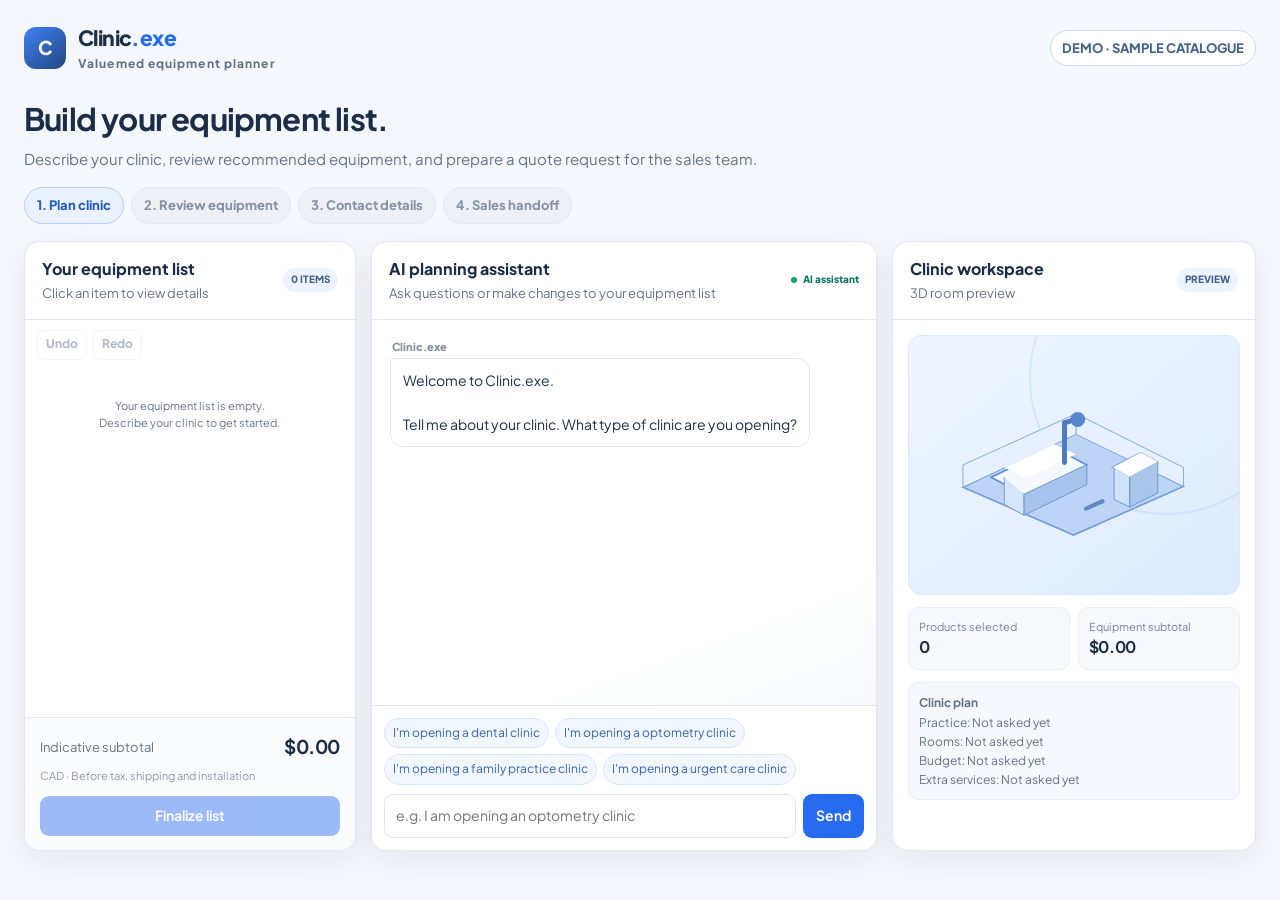
==== commit 28f0814a: "Enhance clinic interface with Google Fonts integration and improve item rendering logic. Updated sty" ====
--- a/clinic.html
+++ b/clinic.html
@@ -4,6 +4,9 @@
 <meta charset="UTF-8">
 <meta name="viewport" content="width=device-width, initial-scale=1">
 <title>Clinic.exe — Equipment Planner</title>
+<link rel="preconnect" href="https://fonts.googleapis.com">
+<link rel="preconnect" href="https://fonts.gstatic.com" crossorigin>
+<link rel="stylesheet" href="https://fonts.googleapis.com/css2?family=Plus+Jakarta+Sans:wght@400;500;600;700;800&display=swap">
 <link rel="stylesheet" href="styles.css">
 </head>
 <body>
--- a/styles.css
+++ b/styles.css
@@ -7,7 +7,7 @@
 body{
   margin:0;
   background:var(--bg);
-  font-family:Inter,ui-sans-serif,system-ui,-apple-system,"Segoe UI",sans-serif;
+  font-family:"Plus Jakarta Sans",Inter,ui-sans-serif,system-ui,-apple-system,"Segoe UI",sans-serif;
   color:var(--ink);
   line-height:1.55;
   font-size:16px;
@@ -27,14 +27,14 @@
 .panel-head{padding:15px 17px;border-bottom:1px solid var(--line);display:flex;justify-content:space-between;align-items:center;gap:10px}
 .panel-title{font-size:13px;font-weight:750}.panel-sub{font-size:11px;color:var(--muted);margin-top:2px}
 .panel-body{padding:15px}
-.list-panel,.chat-panel,.visual-panel{min-height:610px;display:flex;flex-direction:column}
+.list-panel,.chat-panel,.visual-panel{height:610px;display:flex;flex-direction:column}
 .list-toolbar{display:flex;gap:6px}.icon-btn{height:30px;min-width:31px;padding:0 8px;border:1px solid var(--line);background:white;color:#536780;border-radius:8px;font-size:12px;font-weight:750}.icon-btn:hover:not(:disabled){background:#f3f7fd;border-color:#b9cce8}
 .count{font-size:10px;color:#41628b;background:#eef4ff;padding:4px 8px;border-radius:20px;font-weight:800}
-.items{padding:12px;display:flex;flex-direction:column;gap:9px;flex:1;overflow:auto}
-.item{display:grid;grid-template-columns:65px minmax(0,1fr);gap:10px;border:1px solid var(--line);border-radius:11px;padding:9px;cursor:pointer;transition:.15s;background:white}
+.items{padding:12px;display:flex;flex-direction:column;gap:9px;flex:1;min-height:0;overflow-y:auto}
+.item{position:relative;display:grid;grid-template-columns:65px minmax(0,1fr);gap:10px;border:1px solid var(--line);border-radius:11px;padding:9px;cursor:pointer;transition:.15s;background:white}
 .item:hover{border-color:#a9c5f4;background:#fbfdff}
 .thumb{height:65px;width:65px;border-radius:8px;background:#f0f4f9;object-fit:contain}
-.item-main{min-width:0}.item-name{font-size:11px;font-weight:650;line-height:1.35}.item-meta{font-size:10px;color:var(--muted);margin-top:3px}
+.item-main{min-width:0}.item-name{font-size:11px;font-weight:650;line-height:1.35;padding-right:20px}.item-meta{font-size:10px;color:var(--muted);margin-top:3px}
 .item-bottom{display:flex;align-items:center;justify-content:space-between;gap:5px;margin-top:7px}
 .qty {
   display: flex;
@@ -70,7 +70,6 @@
   cursor: pointer;
 }
 .line-price{font-size:11px;font-weight:850;white-space:nowrap}
-.remove{border:0;background:transparent;color:#9a5960;font-size:10px;padding:3px 0;margin-top:5px}
 .empty{padding:25px 12px;text-align:center;color:var(--muted);font-size:11px}
 .list-footer{border-top:1px solid var(--line);padding:14px 15px;background:#fbfcfe}
 .total-row{display:flex;justify-content:space-between;align-items:center;font-size:11px;color:var(--muted)}.total-row strong{font-size:19px;color:var(--ink);letter-spacing:-.5px}
@@ -78,15 +77,13 @@
 .chat-panel{height:610px}.chat-head-status{font-size:10px;color:var(--green);font-weight:800;display:flex;align-items:center;gap:6px}.dot{height:6px;width:6px;border-radius:50%;background:#09a67f}
 .messages{padding:18px;display:flex;flex-direction:column;gap:14px;overflow:auto;flex:1;background:linear-gradient(160deg,#fff 75%,#f8faff)}
 .msg{display:flex;gap:8px;max-width:92%;align-items:flex-start}.msg.user{margin-left:auto;flex-direction:row-reverse}
-.avatar{height:27px;width:27px;flex:0 0 27px;border-radius:9px;background:#edf3ff;color:#376deb;display:grid;place-items:center;font-size:10px;font-weight:850}
-.msg.user .avatar{background:#e9f7f1;color:#248569}
 .bubble-wrap{min-width:0}.msg-label{font-size:9px;color:#8290a0;font-weight:800;margin:0 0 3px 2px}
 .bubble{font-size:11px;line-height:1.6;padding:10px 12px;border:1px solid var(--line);border-radius:4px 12px 12px 12px;background:white;white-space:pre-line}
 .msg.user .bubble{background:#ecf3ff;border-color:#d8e7ff;border-radius:12px 4px 12px 12px}
 .composer{border-top:1px solid var(--line);padding:12px;background:white}.quick{display:flex;gap:6px;flex-wrap:wrap;margin-bottom:9px}.quick button{font-size:9px;color:#3564b0;background:#f1f6ff;border:1px solid #d8e6ff;border-radius:20px;padding:5px 8px}
 .compose-row{display:flex;gap:7px}.compose-row input{min-width:0;flex:1;border:1px solid #dce5f0;border-radius:9px;padding:10px 11px;font-size:11px;outline:0}.compose-row input:focus,.field input:focus,.field textarea:focus{border-color:#8ab3fc;box-shadow:0 0 0 3px rgba(56,122,241,.1)}
 .primary{border:0;background:var(--blue);color:white;border-radius:9px;padding:9px 13px;font-size:11px;font-weight:650}.primary:hover{background:#175bd5}.secondary{border:1px solid #d7e3f2;background:white;color:var(--navy2);border-radius:9px;padding:8px 11px;font-size:10px;font-weight:650}
-.visual-panel .panel-body{display:flex;flex-direction:column;gap:12px;flex:1}
+.visual-panel .panel-body{display:flex;flex-direction:column;gap:12px;flex:1;min-height:0;overflow-y:auto}
 .eyecase{height:260px;background:linear-gradient(140deg,#eff5ff,#deebff);border:1px solid #dbe9fd;border-radius:13px;position:relative;overflow:hidden;display:flex;align-items:center;justify-content:center}
 .eyecase:before{content:"";position:absolute;width:270px;height:270px;border:2px solid rgba(100,153,234,.14);border-radius:100%;top:-95px;right:-64px}
 .eyecase svg{width:90%;height:90%;position:relative}
@@ -108,7 +105,7 @@
 .notification{display:none;margin-top:12px;padding:10px;border-radius:9px;font-size:10px;background:#eafaf3;color:#08785f;border:1px solid #bfe9d6}
 .success{max-width:650px;margin:35px auto;padding:35px;text-align:center;background:white;border:1px solid var(--line);border-radius:17px;box-shadow:var(--shadow)}
 .foot{font-size:9px;color:#8996a8;margin-top:17px;line-height:1.6}
-@media(max-width:1100px){.workspace{grid-template-columns:minmax(230px,.8fr) minmax(360px,1.2fr)}.visual-panel{grid-column:1/-1;min-height:0}.visual-panel .panel-body{display:grid;grid-template-columns:1.2fr 1fr;align-items:center}.eyecase{height:210px}.contact-layout{grid-template-columns:280px 1fr}.contact-layout .visual-panel{display:none}}
+@media(max-width:1100px){.workspace{grid-template-columns:minmax(230px,.8fr) minmax(360px,1.2fr)}.visual-panel{grid-column:1/-1;min-height:0;height:auto}.visual-panel .panel-body{display:grid;grid-template-columns:1.2fr 1fr;align-items:center}.eyecase{height:210px}.contact-layout{grid-template-columns:280px 1fr}.contact-layout .visual-panel{display:none}}
 @media(max-width:720px){.app{padding:14px 12px 25px}.topbar{margin-bottom:15px}.workspace,.contact-layout{grid-template-columns:1fr}.list-panel{min-height:0;max-height:450px}.chat-panel{height:560px;min-height:560px}.visual-panel{grid-column:auto}.visual-panel .panel-body{display:flex}.contact-layout .visual-panel{display:flex}.form-grid{grid-template-columns:1fr}.field.full{grid-column:auto}.contact-summary{order:0}.contact-card{order:1}.steps{gap:5px}.step{font-size:9px;padding:6px 9px}}
 
 /* GLOBAL TEXT SIZE IMPROVEMENTS */
@@ -125,7 +122,6 @@
 .item-name { font-size: 14px; }
 .item-meta { font-size: 12px; }
 .line-price { font-size: 13px; }
-.remove { font-size: 12px; }
 
 .total-row { font-size: 13px; }
 .footer-note { font-size: 11px; }
@@ -155,3 +151,45 @@
 .finalize-row strong { font-size: 14px; }
 .finalize-row small { font-size: 12px; }
 
+
+/* ---------- Animations & interaction polish ---------- */
+
+/* Scrollbars: thin, rounded, quiet until hovered */
+.items,.messages,.visual-panel .panel-body,.modal,.mail-preview,.contact-summary{scrollbar-width:thin;scrollbar-color:#cdd9e9 transparent}
+::-webkit-scrollbar{width:8px;height:8px}
+::-webkit-scrollbar-track{background:transparent}
+::-webkit-scrollbar-thumb{background:#cdd9e9;border-radius:10px;border:2px solid transparent;background-clip:padding-box}
+::-webkit-scrollbar-thumb:hover{background-color:#9fb4d2}
+
+/* Remove (X) button, top right of each item */
+.item-x{position:absolute;top:6px;right:6px;width:22px;height:22px;padding:0;border:0;border-radius:50%;background:transparent;color:#8a98aa;font-size:17px;line-height:1;display:grid;place-items:center;transition:background .15s,color .15s}
+.item-x:hover{background:#fdecec;color:#c0392b}
+
+/* Quantity 1: minus becomes a bin */
+.qty button.bin{color:#b14b4b}
+.qty button.bin:hover{background:#fdecec;border-color:#f2c4c4}
+
+/* Items coming (back) into the list */
+.item.enter{animation:slideIn .34s cubic-bezier(.2,.8,.3,1) both;animation-delay:var(--d,0ms)}
+@keyframes slideIn{from{opacity:0;transform:translateX(-28px)}to{opacity:1;transform:none}}
+
+/* Chat: typing cursor and "thinking" dots */
+.bubble.typing::after{content:"▍";margin-left:1px;color:#7aa3e8;animation:caret 1s steps(1) infinite}
+@keyframes caret{50%{opacity:0}}
+.bubble.thinking{display:inline-flex;gap:4px;align-items:center;padding:13px 14px}
+.bubble.thinking span{width:6px;height:6px;border-radius:50%;background:#9fb3cf;animation:dot 1.2s infinite ease-in-out}
+.bubble.thinking span:nth-child(2){animation-delay:.15s}.bubble.thinking span:nth-child(3){animation-delay:.3s}
+@keyframes dot{0%,80%,100%{opacity:.35;transform:none}40%{opacity:1;transform:translateY(-3px)}}
+
+/* Suggestions pop in one by one, after the reply finishes typing */
+.quick.animate button{animation:pop .36s cubic-bezier(.2,.9,.3,1.3) both;animation-delay:calc(var(--i,0) * 110ms)}
+.quick.wait button{visibility:hidden;animation:none}
+@keyframes pop{from{opacity:0;transform:translateY(6px) scale(.92)}to{opacity:1;transform:none}}
+
+/* Undo / redo notification */
+.toast{position:fixed;left:50%;bottom:24px;z-index:20;display:flex;align-items:center;gap:14px;max-width:calc(100vw - 32px);padding:11px 12px 11px 16px;border-radius:12px;background:var(--navy);color:#fff;font-size:13px;box-shadow:0 12px 32px rgba(10,25,46,.28);opacity:0;transform:translate(-50%,16px);pointer-events:none;transition:opacity .22s,transform .22s}
+.toast.show{opacity:1;transform:translate(-50%,0);pointer-events:auto}
+.toast button{flex:none;border:0;border-radius:8px;padding:6px 11px;background:rgba(255,255,255,.12);color:#9cc2ff;font-size:12px;font-weight:700}
+.toast button:hover{background:rgba(255,255,255,.22)}
+
+@media (prefers-reduced-motion:reduce){*,*::before,*::after{animation:none!important;transition:none!important}}
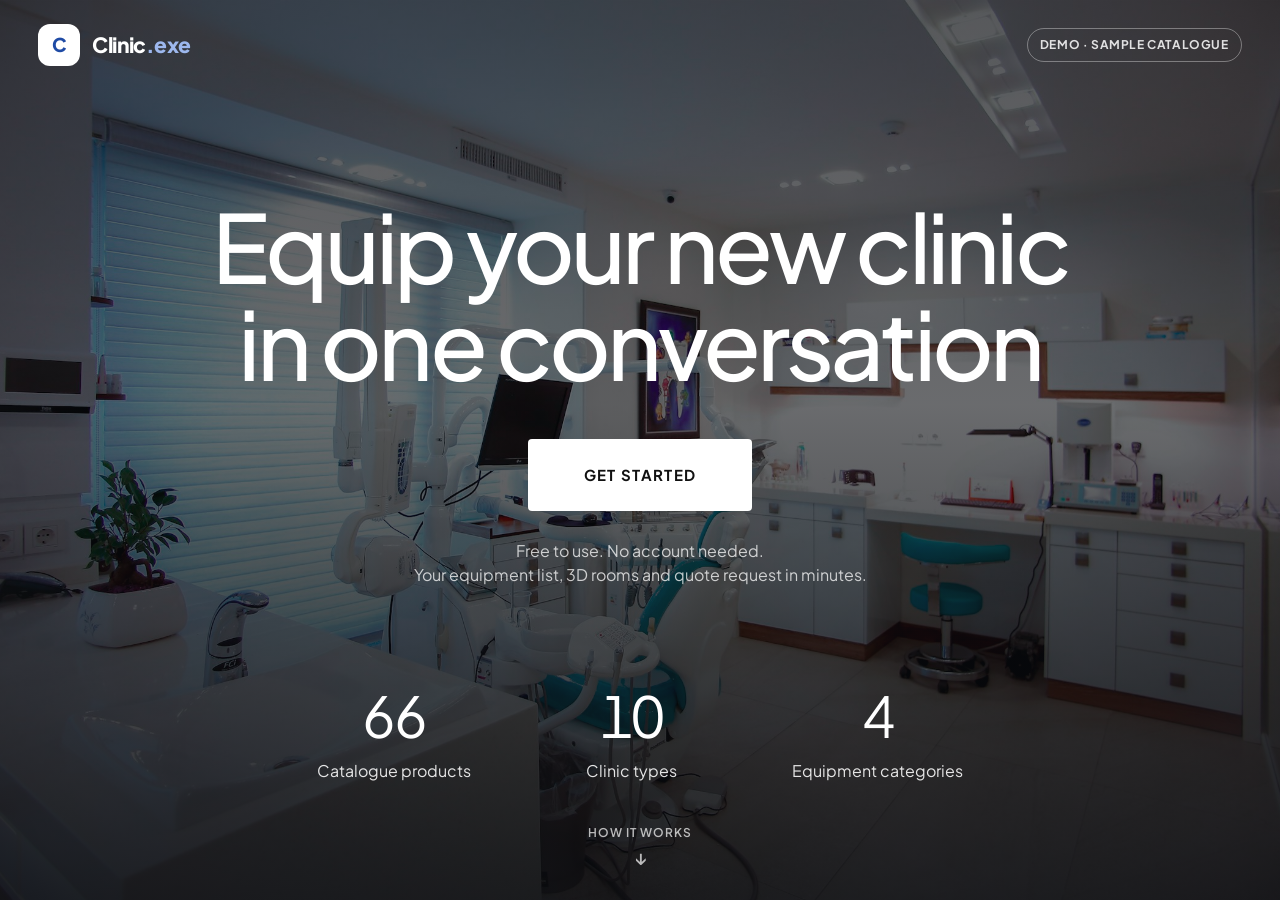
==== commit 77af7a35: "Refactor AI response handling to include retry logic for JSON parsing errors. Update static file rou" ====
--- a/clinic.html
+++ b/clinic.html
@@ -10,9 +10,45 @@
 <link rel="stylesheet" href="styles.css">
 </head>
 <body>
+<!-- Landing page: shown until "Get started" (#plan); the planner below stays loaded underneath it -->
+<div class="landing" id="landing">
+  <section class="hero">
+    <div class="hero-bg" aria-hidden="true"></div>
+    <header class="hero-top">
+      <div class="brand hero-brand"><div class="logo">C</div><div class="brand-name">Clinic<span>.exe</span></div></div>
+      <div class="hero-badge">DEMO · SAMPLE CATALOGUE</div>
+    </header>
+    <div class="hero-main">
+      <h1 class="hero-title">Equip your new clinic in one conversation</h1>
+      <a class="hero-cta" href="#plan">Get started</a>
+      <p class="hero-note">Free to use. No account needed.<br>Your equipment list, 3D rooms and quote request in minutes.</p>
+    </div>
+    <div class="hero-stats">
+      <div><strong data-count="products">0</strong><span>Catalogue products</span></div>
+      <div><strong data-count="types">0</strong><span>Clinic types</span></div>
+      <div><strong data-count="categories">0</strong><span>Equipment categories</span></div>
+    </div>
+    <button class="hero-more" type="button" id="heroMore" aria-label="See how it works">How it works<span aria-hidden="true">↓</span></button>
+  </section>
+  <section class="how" id="how">
+    <div class="how-inner">
+      <div class="eyebrow">How it works</div>
+      <h2>From first question to quote request</h2>
+      <ol class="how-steps">
+        <li><span>01</span><h3>Describe your clinic</h3><p>Tell the AI assistant your practice type, number of rooms, budget and extra services. It asks one short question at a time.</p></li>
+        <li><span>02</span><h3>Get a complete list</h3><p>It builds your equipment list from the catalogue, organised into Clinical Examination, Medical Devices &amp; Utilities, Consumables &amp; PPE and IT &amp; Administrative.</p></li>
+        <li><span>03</span><h3>See it in 3D</h3><p>Room equipment such as chairs, stools, beds and carts appears in a live 3D model of your clinic, room by room.</p></li>
+        <li><span>04</span><h3>Send for a quote</h3><p>Check the totals, add your contact details and send the request straight to the sales team.</p></li>
+      </ol>
+      <a class="primary how-cta" href="#plan">Get started</a>
+      <p class="how-foot">Sample products and illustrative prices. Final pricing is confirmed by a sales representative.</p>
+    </div>
+  </section>
+</div>
+
 <div class="app">
   <header class="topbar">
-    <div class="brand"><div class="logo">C</div><div><div class="brand-name">Clinic<span>.exe</span></div><div class="eyebrow">Valuemed equipment planner</div></div></div>
+    <a class="brand" href="#" title="Back to the home page"><div class="logo">C</div><div><div class="brand-name">Clinic<span>.exe</span></div><div class="eyebrow">Valuemed equipment planner</div></div></a>
     <div class="demo">DEMO · SAMPLE CATALOGUE</div>
   </header>
   <section class="intro">
@@ -23,14 +59,12 @@
   <main id="mainArea"></main>
 </div>
 
-<div class="modal-bg" id="finalizeModal" role="dialog" aria-modal="true" aria-labelledby="finalizeTitle">
-  <div class="modal">
-    <div class="modal-top"><div><div class="eyebrow">Equipment list confirmation</div><h2 id="finalizeTitle">Review your equipment list</h2></div><button class="close" id="closeFinalize" aria-label="Close">×</button></div>
-    <p>Please confirm that this is the equipment you want included in your quote request. You can go back and make changes at any time.</p>
-    <div id="finalizeItems"></div>
-    <div class="summary-total"><span>Indicative subtotal</span><strong id="finalizeTotal">${money(0)}</strong></div>
-    <div class="notice">Prices are illustrative and do not represent a binding quote. Final pricing and availability require Valuemed sales-team confirmation.</div>
-    <div class="modal-actions"><button class="secondary" id="editFinalize">Go back and edit</button><button class="primary" id="confirmFinalize">Confirm list and continue</button></div>
+<div class="modal-bg" id="listModal" role="dialog" aria-modal="true" aria-labelledby="listModalTitle">
+  <div class="modal list-modal">
+    <div class="list-modal-head"><div><div class="eyebrow" id="listModalEyebrow">Equipment list · full view</div><h2 id="listModalTitle">Your equipment by category</h2><p id="listModalSub"></p><p class="list-modal-note" id="listModalNote" hidden>Prices are illustrative and not a binding quote. Final pricing and availability are confirmed by the Valuemed sales team.</p></div><button class="close" id="closeListModal" aria-label="Close">×</button></div>
+    <nav class="cat-tabs" id="listModalTabs" aria-label="Jump to a category"></nav>
+    <div class="list-modal-body" id="listModalBody"></div>
+    <div class="list-modal-foot"><div class="total-row"><span>Indicative subtotal</span><strong id="listModalTotal"></strong></div><button class="secondary" id="listModalBack" hidden>Go back and edit</button><button class="primary" id="listModalFinalize">Confirm list and continue</button></div>
   </div>
 </div>
 
--- a/styles.css
+++ b/styles.css
@@ -1,12 +1,16 @@
 :root{
-  --navy:#152a49;--navy2:#25456d;--blue:#276cf0;--blue-soft:#eaf1ff;
-  --ink:#1c2e47;--muted:#64738a;--line:#e1e8f0;--bg:#f4f7fb;
-  --white:#fff;--green:#08785f;--shadow:0 10px 30px rgba(23,49,92,.07);
+  --blue:#1f4ba5;--ink:#222;--muted:#666;--line:#ddd;--soft:#f7f7f7;
+  --white:#fff;--green:#4f7d1a;--lime:#7ab32e;--shadow:0 1px 3px rgba(0,0,0,.06);
 }
 *{box-sizing:border-box}
 body{
   margin:0;
-  background:var(--bg);
+  min-height:100vh;
+  background:
+    radial-gradient(1000px 560px at 0% 0%,rgba(31,75,165,.10),transparent 65%),
+    radial-gradient(800px 500px at 100% 100%,rgba(31,75,165,.06),transparent 65%),
+    linear-gradient(180deg,#fff 0%,#f4f6fa 100%);
+  background-attachment:fixed;
   font-family:"Plus Jakarta Sans",Inter,ui-sans-serif,system-ui,-apple-system,"Segoe UI",sans-serif;
   color:var(--ink);
   line-height:1.55;
@@ -15,25 +19,27 @@
 
 button,input,textarea{font:inherit}button{cursor:pointer}button:disabled{opacity:.45;cursor:not-allowed}
 .app{max-width:1600px;margin:auto;padding:22px 24px 36px}
-.topbar{display:flex;align-items:center;justify-content:space-between;gap:16px;margin-bottom:22px}
-.brand{display:flex;align-items:center;gap:12px}.logo{height:42px;width:42px;border-radius:12px;background:linear-gradient(140deg,#3d83f7,#24457d);display:grid;place-items:center;color:white;font-weight:850;font-size:19px}
+.topbar{display:flex;flex-wrap:wrap;align-items:center;justify-content:space-between;gap:12px 16px;margin-bottom:22px}
+.brand{display:flex;align-items:center;gap:12px}.logo{height:42px;width:42px;border-radius:12px;background:var(--blue);display:grid;place-items:center;color:white;font-weight:850;font-size:19px}
 .brand-name{font-size:21px;font-weight:850;letter-spacing:-.6px}.brand-name span{color:var(--blue)}
 .eyebrow{font-size:10px;letter-spacing:1.1px;font-weight:750;color:var(--muted)}
-.demo{font-size:11px;font-weight:750;color:#41628b;background:white;border:1px solid #cbdaf4;padding:7px 11px;border-radius:30px}
+.demo{font-size:11px;font-weight:750;color:var(--muted);background:#fff;border:1px solid var(--line);padding:7px 11px;border-radius:30px;white-space:nowrap}
 .intro{margin-bottom:17px}.intro h1{font-size:clamp(23px,2.5vw,31px);letter-spacing:-.8px;margin:4px 0}.intro p{font-size:13px;color:var(--muted);margin:0}
-.steps{display:flex;gap:7px;flex-wrap:wrap;margin-top:17px}.step{padding:7px 12px;border-radius:30px;background:#edf1f6;color:#8492a4;font-size:11px;font-weight:750;border:1px solid #e4e9f0}.step.active{background:var(--blue-soft);color:#215cbe;border-color:#b8d0fc}.step.done{background:#e9faf3;color:var(--green);border-color:#bcead6}
+.steps{display:flex;gap:7px;flex-wrap:wrap;margin-top:17px}.step{padding:7px 12px;border-radius:30px;background:#fff;color:var(--muted);font-size:11px;font-weight:750;border:1px solid var(--line)}.step.active{background:var(--blue);color:#fff;border-color:var(--blue)}.step.done{background:var(--lime);color:#fff;border-color:var(--lime)}
+/* Steps are buttons: visited steps can be clicked to go back and forth */
+.step:disabled,.step.active{opacity:1;cursor:default}.step.done:hover{filter:brightness(.92)}.step:enabled:not(.done):not(.active):hover{border-color:var(--blue);color:var(--blue)}
 .workspace{display:grid;grid-template-columns:minmax(255px,.82fr) minmax(390px,1.25fr) minmax(280px,.9fr);gap:15px;align-items:stretch}
 .panel{background:var(--white);border:1px solid var(--line);border-radius:16px;box-shadow:var(--shadow);overflow:hidden;min-width:0}
 .panel-head{padding:15px 17px;border-bottom:1px solid var(--line);display:flex;justify-content:space-between;align-items:center;gap:10px}
 .panel-title{font-size:13px;font-weight:750}.panel-sub{font-size:11px;color:var(--muted);margin-top:2px}
 .panel-body{padding:15px}
 .list-panel,.chat-panel,.visual-panel{height:610px;display:flex;flex-direction:column}
-.list-toolbar{display:flex;gap:6px}.icon-btn{height:30px;min-width:31px;padding:0 8px;border:1px solid var(--line);background:white;color:#536780;border-radius:8px;font-size:12px;font-weight:750}.icon-btn:hover:not(:disabled){background:#f3f7fd;border-color:#b9cce8}
-.count{font-size:10px;color:#41628b;background:#eef4ff;padding:4px 8px;border-radius:20px;font-weight:800}
+.list-toolbar{display:flex;gap:6px}.icon-btn{height:30px;min-width:31px;padding:0 8px;border:1px solid var(--line);background:white;color:var(--ink);border-radius:8px;font-size:12px;font-weight:750}.icon-btn:hover:not(:disabled){border-color:var(--blue);color:var(--blue)}
+.count{font-size:10px;color:var(--muted);background:var(--soft);padding:4px 8px;border-radius:20px;font-weight:800}
 .items{padding:12px;display:flex;flex-direction:column;gap:9px;flex:1;min-height:0;overflow-y:auto}
-.item{position:relative;display:grid;grid-template-columns:65px minmax(0,1fr);gap:10px;border:1px solid var(--line);border-radius:11px;padding:9px;cursor:pointer;transition:.15s;background:white}
-.item:hover{border-color:#a9c5f4;background:#fbfdff}
-.thumb{height:65px;width:65px;border-radius:8px;background:#f0f4f9;object-fit:contain}
+.item{position:relative;display:grid;grid-template-columns:56px minmax(0,1fr);gap:10px;border:1px solid var(--line);border-radius:11px;padding:9px;cursor:pointer;transition:.15s;background:white}
+.item:hover{border-color:var(--blue)}
+.thumb{height:56px;width:56px;border-radius:8px;background:var(--soft);object-fit:contain}
 .item-main{min-width:0}.item-name{font-size:11px;font-weight:650;line-height:1.35;padding-right:20px}.item-meta{font-size:10px;color:var(--muted);margin-top:3px}
 .item-bottom{display:flex;align-items:center;justify-content:space-between;gap:5px;margin-top:7px}
 .qty {
@@ -49,7 +55,7 @@
   border: 1px solid var(--line);
   border-radius: 6px;
   background: #fff;
-  color: #435a77;
+  color: var(--ink);
   font-weight: 800;
 
   display: flex;
@@ -59,6 +65,10 @@
   line-height: 1;
 }
 
+.qty-input{width:44px;height:24px;padding:0 4px;border:1px solid transparent;border-radius:6px;background:transparent;color:var(--ink);font-size:13px;font-weight:800;text-align:center;-moz-appearance:textfield;appearance:textfield;transition:border-color .15s,background .15s}
+.qty-input::-webkit-outer-spin-button,.qty-input::-webkit-inner-spin-button{-webkit-appearance:none;margin:0}
+.qty-input:hover{border-color:var(--line);background:#fff;cursor:text}
+.qty-input:focus{outline:0;border-color:var(--blue);background:#fff;box-shadow:0 0 0 3px rgba(31,75,165,.15)}
 .qty span {
   font-size: 11px;
   font-weight: 800;
@@ -66,47 +76,96 @@
   text-align: center;
 }
 .qty button:hover {
-  background: #e8edf2;
+  border-color: var(--blue);
+  color: var(--blue);
   cursor: pointer;
 }
 .line-price{font-size:11px;font-weight:850;white-space:nowrap}
 .empty{padding:25px 12px;text-align:center;color:var(--muted);font-size:11px}
-.list-footer{border-top:1px solid var(--line);padding:14px 15px;background:#fbfcfe}
+.list-footer{border-top:1px solid var(--line);padding:14px 15px;background:#fff}
 .total-row{display:flex;justify-content:space-between;align-items:center;font-size:11px;color:var(--muted)}.total-row strong{font-size:19px;color:var(--ink);letter-spacing:-.5px}
-.footer-note{font-size:9px;color:#8996a8;margin-top:5px}
-.chat-panel{height:610px}.chat-head-status{font-size:10px;color:var(--green);font-weight:800;display:flex;align-items:center;gap:6px}.dot{height:6px;width:6px;border-radius:50%;background:#09a67f}
-.messages{padding:18px;display:flex;flex-direction:column;gap:14px;overflow:auto;flex:1;background:linear-gradient(160deg,#fff 75%,#f8faff)}
+.footer-note{font-size:9px;color:var(--muted);margin-top:5px}
+.chat-panel{height:610px}.chat-head-status{font-size:10px;color:var(--green);font-weight:800;display:flex;align-items:center;gap:6px}.dot{height:6px;width:6px;border-radius:50%;background:var(--lime)}
+.messages{padding:18px;display:flex;flex-direction:column;gap:14px;overflow:auto;flex:1;background:#fff}
 .msg{display:flex;gap:8px;max-width:92%;align-items:flex-start}.msg.user{margin-left:auto;flex-direction:row-reverse}
-.bubble-wrap{min-width:0}.msg-label{font-size:9px;color:#8290a0;font-weight:800;margin:0 0 3px 2px}
+.bubble-wrap{min-width:0}
 .bubble{font-size:11px;line-height:1.6;padding:10px 12px;border:1px solid var(--line);border-radius:4px 12px 12px 12px;background:white;white-space:pre-line}
-.msg.user .bubble{background:#ecf3ff;border-color:#d8e7ff;border-radius:12px 4px 12px 12px}
-.composer{border-top:1px solid var(--line);padding:12px;background:white}.quick{display:flex;gap:6px;flex-wrap:wrap;margin-bottom:9px}.quick button{font-size:9px;color:#3564b0;background:#f1f6ff;border:1px solid #d8e6ff;border-radius:20px;padding:5px 8px}
-.compose-row{display:flex;gap:7px}.compose-row input{min-width:0;flex:1;border:1px solid #dce5f0;border-radius:9px;padding:10px 11px;font-size:11px;outline:0}.compose-row input:focus,.field input:focus,.field textarea:focus{border-color:#8ab3fc;box-shadow:0 0 0 3px rgba(56,122,241,.1)}
-.primary{border:0;background:var(--blue);color:white;border-radius:9px;padding:9px 13px;font-size:11px;font-weight:650}.primary:hover{background:#175bd5}.secondary{border:1px solid #d7e3f2;background:white;color:var(--navy2);border-radius:9px;padding:8px 11px;font-size:10px;font-weight:650}
+.composer{border-top:1px solid var(--line);padding:12px;background:white}.quick{display:flex;gap:6px;flex-wrap:wrap;margin-bottom:9px}.quick button{font-size:9px;color:var(--ink);background:#fff;border:1px solid var(--line);border-radius:20px;padding:5px 8px}.quick button:hover{border-color:var(--blue);color:var(--blue)}
+.compose-row{display:flex;gap:7px}.compose-row input{min-width:0;flex:1;border:1px solid var(--line);border-radius:9px;padding:10px 11px;font-size:11px;outline:0}.compose-row input:focus,.field input:focus,.field textarea:focus{border-color:var(--blue);box-shadow:0 0 0 3px rgba(31,75,165,.15)}
+.primary{border:0;background:var(--blue);color:white;border-radius:9px;padding:9px 13px;font-size:11px;font-weight:650}.primary:hover{background:#183b82}.secondary:hover{border-color:var(--blue);color:var(--blue)}.secondary{border:1px solid var(--line);background:#fff;color:var(--ink);border-radius:9px;padding:8px 11px;font-size:10px;font-weight:650}
 .visual-panel .panel-body{display:flex;flex-direction:column;gap:12px;flex:1;min-height:0;overflow-y:auto}
-.eyecase{height:260px;background:linear-gradient(140deg,#eff5ff,#deebff);border:1px solid #dbe9fd;border-radius:13px;position:relative;overflow:hidden;display:flex;align-items:center;justify-content:center}
-.eyecase:before{content:"";position:absolute;width:270px;height:270px;border:2px solid rgba(100,153,234,.14);border-radius:100%;top:-95px;right:-64px}
-.eyecase svg{width:90%;height:90%;position:relative}
-.visual-stats{display:grid;grid-template-columns:1fr 1fr;gap:8px}.stat{background:#f6f9fe;border:1px solid #e9eff8;border-radius:10px;padding:10px}.stat small{display:block;font-size:9px;color:#73829a}.stat strong{font-size:16px;letter-spacing:-.4px}
-.visual-note{font-size:10px;color:var(--muted);background:#f5f8fc;border:1px solid #e7edf5;border-radius:10px;padding:10px;line-height:1.6}
+/* 3D room: small preview in the workspace panel; "Full view" pops the same shell up over the dimmed site */
+.viz-slot{position:relative;flex:none;height:250px}
+.viz-shell{position:absolute;inset:0;display:flex;flex-direction:column;border:1px solid var(--line);border-radius:13px;overflow:hidden;background:var(--soft)}
+.viz-body{flex:1;min-height:0;display:flex}
+.viz-stage{flex:1;min-width:0;display:flex;flex-direction:column}
+/* Room switcher at the bottom of the popup */
+.viz-rooms{display:none;align-items:center;gap:10px;padding:10px 14px;border-top:1px solid var(--line);background:#fff}
+.viz-shell.full .viz-rooms{display:flex}
+.viz-room-nav{flex:none;width:34px;height:34px;border:1px solid var(--line);border-radius:10px;background:#fff;color:var(--ink);font-size:20px;line-height:1;transition:background .15s,border-color .15s}
+.viz-room-nav:hover:not(:disabled){border-color:var(--blue);color:var(--blue)}
+.viz-room-now{flex:none;min-width:150px;text-align:center;line-height:1.3}.viz-room-now strong{display:block;font-size:14px}.viz-room-now span{font-size:12px;color:var(--muted)}
+.viz-room-tabs{flex:1;min-width:0;display:flex;gap:6px;overflow-x:auto;padding:2px;scrollbar-width:thin;scrollbar-color:#ddd transparent}
+.viz-room-tab{flex:none;border:1px solid var(--line);border-radius:20px;padding:6px 12px;background:#fff;color:var(--ink);font-size:12px;font-weight:650;white-space:nowrap;transition:background .15s,border-color .15s,color .15s}
+.viz-room-tab:hover{border-color:var(--blue);color:var(--blue)}
+.viz-room-tab.on{border-color:var(--blue);background:var(--blue);color:#fff}
+@media(max-width:720px){.viz-rooms{flex-wrap:wrap}.viz-room-tabs{flex-basis:100%}}
+.viz-shell iframe{display:block;flex:1;min-width:0;min-height:0;border:0}
+/* Popup left panel: room equipment from the catalogue */
+.viz-side{display:none;flex:none;width:300px;min-height:0;flex-direction:column;border-right:1px solid var(--line);background:#fff}
+.viz-shell.full .viz-side{display:flex}
+.viz-side-head{padding:16px 16px 8px}.viz-side-head strong{display:block;font-size:15px}.viz-side-head span{font-size:12px;color:var(--muted)}
+.viz-side-list{flex:1;min-height:0;overflow-y:auto;padding:4px 12px 12px;display:flex;flex-direction:column;gap:8px;scrollbar-width:thin;scrollbar-color:#ddd transparent}
+.viz-group{margin:8px 4px 0;font-size:11px;font-weight:750;letter-spacing:.8px;text-transform:uppercase;color:var(--muted)}
+.viz-card{display:flex;gap:10px;align-items:center;padding:8px;border:1px solid var(--line);border-radius:11px;background:#fff;transition:border-color .15s,background .15s,transform .15s,box-shadow .15s}
+.viz-card.on{border-color:var(--blue)}
+.viz-thumb{flex:none;width:52px;height:52px;border-radius:8px;background:var(--soft);object-fit:contain}
+.viz-info{flex:1;min-width:0;display:flex;flex-direction:column;align-items:flex-start;gap:4px}
+.viz-name{font-size:13px;font-weight:650;line-height:1.3;color:var(--ink);text-decoration:none}.viz-name:hover{color:var(--blue);text-decoration:underline}
+.viz-price{font-size:12px;font-weight:750;color:var(--ink)}.viz-price span{font-weight:500;color:var(--muted)}
+.viz-add{border:1px solid var(--line);border-radius:8px;padding:4px 10px;background:#fff;color:var(--ink);font-size:12px;font-weight:700}.viz-add:hover{border-color:var(--blue);color:var(--blue)}
+.viz-side-foot{display:flex;justify-content:space-between;align-items:center;gap:8px;padding:12px 16px;border-top:1px solid var(--line);background:#fff;font-size:12px;color:var(--muted)}.viz-side-foot strong{font-size:16px;color:var(--ink)}
+@media(max-width:720px){.viz-shell.full .viz-body{flex-direction:column}.viz-side{width:auto;max-height:42%;border-right:0;border-bottom:1px solid var(--line)}}
+.viz-btn{position:absolute;top:10px;right:10px;z-index:1;border:1px solid var(--line);border-radius:20px;padding:6px 11px;background:#fff;color:var(--ink);font-size:12px;font-weight:700;box-shadow:0 2px 8px rgba(0,0,0,.08);transition:background .15s,transform .15s}
+.viz-btn:hover{background:#fff;transform:translateY(-1px)}
+.viz-bar{display:none;align-items:center;justify-content:space-between;gap:12px;padding:12px 14px 12px 20px;border-bottom:1px solid var(--line);background:#fff}
+.viz-bar strong{display:block;font-size:15px}.viz-bar span{font-size:12px;color:var(--muted)}
+.viz-close{flex:none;width:36px;height:36px;border:1px solid var(--line);border-radius:10px;background:#fff;color:var(--ink);font-size:16px;transition:background .15s,color .15s}
+.viz-close:hover{background:#fdecec;color:#c0392b}
+.viz-shell.full{position:fixed;inset:clamp(12px,4vh,40px) clamp(12px,3vw,48px);z-index:31;border:0;border-radius:18px;background:#fff;box-shadow:0 30px 90px rgba(0,0,0,.45);animation:vizIn .32s cubic-bezier(.2,.8,.2,1) both}
+.viz-shell.full .viz-bar{display:flex}
+.viz-shell.full .viz-btn{display:none}
+.viz-shell.closing{animation:vizOut .22s ease-in both}
+@keyframes vizIn{from{opacity:0;transform:translateY(24px) scale(.96)}to{opacity:1;transform:none}}
+@keyframes vizOut{from{opacity:1;transform:none}to{opacity:0;transform:translateY(16px) scale(.97)}}
+.viz-backdrop{position:fixed;inset:0;z-index:30;background:rgba(0,0,0,.55);backdrop-filter:blur(3px);opacity:0;pointer-events:none;transition:opacity .25s ease}
+.viz-backdrop.show{opacity:1;pointer-events:auto}
+body.viz-open{overflow:hidden}
+#vizInfo{display:flex;flex-direction:column;gap:12px}
+.visual-stats{display:grid;grid-template-columns:1fr 1fr;gap:8px}.stat{background:var(--soft);border:1px solid var(--line);border-radius:10px;padding:10px}.stat small{display:block;font-size:9px;color:var(--muted)}.stat strong{font-size:16px;letter-spacing:-.4px}
+.visual-note{font-size:10px;color:var(--muted);background:var(--soft);border:1px solid var(--line);border-radius:10px;padding:10px;line-height:1.6}
 .actions{display:flex;gap:8px;flex-wrap:wrap}
 .contact-layout{display:grid;grid-template-columns:minmax(260px,.85fr) minmax(420px,1.5fr) minmax(260px,.85fr);gap:15px;align-items:stretch}
 .contact-card{padding:21px}.contact-card h2{font-size:23px;letter-spacing:-.6px;margin:4px 0 5px}.contact-card>p{font-size:11px;color:var(--muted);margin:0 0 18px}
-.form-grid{display:grid;grid-template-columns:1fr 1fr;gap:13px}.field label{display:block;font-size:10px;font-weight:750;color:#52657d;margin-bottom:5px}.field input,.field textarea{width:100%;padding:10px 11px;border:1px solid #dce5ef;border-radius:8px;background:#fbfcff;font-size:11px;outline:0}.field textarea{min-height:75px;resize:vertical}.field.full{grid-column:1/-1}
-.contact-summary{padding:15px}.summary-item{display:flex;gap:9px;align-items:center;padding:9px 0;border-bottom:1px solid #edf0f5}.summary-item img{width:42px;height:42px;object-fit:contain;background:#f1f4f8;border-radius:7px}.summary-item div{min-width:0;flex:1}.summary-item strong{font-size:10px;display:block}.summary-item small{font-size:9px;color:var(--muted)}.summary-total{display:flex;justify-content:space-between;font-size:11px;font-weight:850;padding-top:12px}
-.modal-bg{position:fixed;inset:0;background:rgba(10,25,46,.57);display:none;place-items:center;padding:16px;z-index:10;backdrop-filter:blur(3px)}.modal-bg.show{display:grid}
-.modal{width:min(560px,100%);max-height:90vh;overflow:auto;background:white;border-radius:17px;padding:22px;box-shadow:0 25px 80px rgba(3,11,26,.3)}
-.modal-top{display:flex;justify-content:space-between;gap:12px;align-items:flex-start}.modal h2{font-size:20px;margin:3px 0 5px}.modal p{font-size:11px;color:var(--muted);margin:0 0 14px}.close{border:0;background:#f1f5fa;border-radius:8px;width:30px;height:30px;font-size:18px;color:#496079}
-.detail{display:grid;grid-template-columns:150px 1fr;gap:16px;align-items:start}.detail img{width:150px;height:150px;object-fit:contain;background:#f2f5f9;border-radius:12px}.detail-price{font-size:19px;font-weight:850;margin:12px 0}.detail-desc{font-size:11px;color:var(--muted);line-height:1.6}
+.form-grid{display:grid;grid-template-columns:1fr 1fr;gap:13px}.field label{display:block;font-size:10px;font-weight:750;color:var(--ink);margin-bottom:5px}.field input,.field textarea{width:100%;padding:10px 11px;border:1px solid var(--line);border-radius:8px;background:#fff;font-size:11px;outline:0}.field textarea{min-height:75px;resize:vertical}.field.full{grid-column:1/-1}
+/* Contact + handoff pages: same fixed height as the planner; only the equipment list scrolls */
+.contact-layout>.panel{height:610px}
+.contact-card{overflow-y:auto}
+.contact-summary{display:flex;flex-direction:column}
+.summary-items{flex:1;min-height:0;overflow-y:auto;padding:4px 17px}
+.summary-foot{padding:12px 17px 15px;border-top:1px solid var(--line);background:#fff}.summary-item{display:flex;gap:9px;align-items:center;padding:9px 0;border-bottom:1px solid var(--line)}.summary-item img{width:42px;height:42px;object-fit:contain;background:var(--soft);border-radius:7px}.summary-item div{min-width:0;flex:1}.summary-item strong{font-size:10px;display:block}.summary-item small{font-size:9px;color:var(--muted)}
+.modal-bg{position:fixed;inset:0;background:rgba(0,0,0,.57);display:none;place-items:center;padding:16px;z-index:10;backdrop-filter:blur(3px)}.modal-bg.show{display:grid}
+.modal{width:min(560px,100%);max-height:90vh;overflow:auto;background:white;border-radius:17px;padding:22px;box-shadow:0 25px 80px rgba(0,0,0,.3)}
+.modal-top{display:flex;justify-content:space-between;gap:12px;align-items:flex-start}.modal h2{font-size:20px;margin:3px 0 5px}.modal p{font-size:11px;color:var(--muted);margin:0 0 14px}.close{border:1px solid var(--line);background:#fff;border-radius:8px;width:30px;height:30px;font-size:18px;color:var(--ink)}
+.detail{display:grid;grid-template-columns:150px 1fr;gap:16px;align-items:start}.detail img{width:150px;height:150px;object-fit:contain;background:var(--soft);border-radius:12px}.detail-price{font-size:19px;font-weight:850;margin:12px 0}.detail-desc{font-size:11px;color:var(--muted);line-height:1.6}
 .modal-actions{display:flex;justify-content:flex-end;gap:8px;margin-top:18px;flex-wrap:wrap}
 .notice{font-size:9px;color:#9a5b1c;background:#fff6e8;border:1px solid #f5dfb9;border-radius:9px;padding:9px;margin-top:12px}
-.mail-preview{background:#f8fafc;border:1px solid #dce5f0;border-radius:10px;padding:13px;white-space:pre-wrap;font-size:10px;color:#39506e;max-height:280px;overflow:auto}
-.finalize-row{display:flex;align-items:center;gap:10px;padding:9px 0;border-bottom:1px solid #edf0f5}.finalize-row img{width:48px;height:48px;object-fit:contain;background:#f1f4f8;border-radius:8px}.finalize-row div{min-width:0;flex:1}.finalize-row strong{display:block;font-size:11px}.finalize-row small{font-size:10px;color:var(--muted)}.finalize-row .finalize-price{font-size:11px;font-weight:850;white-space:nowrap}
-.notification{display:none;margin-top:12px;padding:10px;border-radius:9px;font-size:10px;background:#eafaf3;color:#08785f;border:1px solid #bfe9d6}
+.mail-preview{background:var(--soft);border:1px solid var(--line);border-radius:10px;padding:13px;white-space:pre-wrap;font-size:10px;color:var(--ink);max-height:280px;overflow:auto}
+.notification{display:none;margin-top:12px;padding:10px;border-radius:9px;font-size:10px;background:#f3f9ea;color:var(--green);border:1px solid #cfe5b0}
 .success{max-width:650px;margin:35px auto;padding:35px;text-align:center;background:white;border:1px solid var(--line);border-radius:17px;box-shadow:var(--shadow)}
-.foot{font-size:9px;color:#8996a8;margin-top:17px;line-height:1.6}
-@media(max-width:1100px){.workspace{grid-template-columns:minmax(230px,.8fr) minmax(360px,1.2fr)}.visual-panel{grid-column:1/-1;min-height:0;height:auto}.visual-panel .panel-body{display:grid;grid-template-columns:1.2fr 1fr;align-items:center}.eyecase{height:210px}.contact-layout{grid-template-columns:280px 1fr}.contact-layout .visual-panel{display:none}}
-@media(max-width:720px){.app{padding:14px 12px 25px}.topbar{margin-bottom:15px}.workspace,.contact-layout{grid-template-columns:1fr}.list-panel{min-height:0;max-height:450px}.chat-panel{height:560px;min-height:560px}.visual-panel{grid-column:auto}.visual-panel .panel-body{display:flex}.contact-layout .visual-panel{display:flex}.form-grid{grid-template-columns:1fr}.field.full{grid-column:auto}.contact-summary{order:0}.contact-card{order:1}.steps{gap:5px}.step{font-size:9px;padding:6px 9px}}
+.foot{font-size:9px;color:var(--muted);margin-top:17px;line-height:1.6}
+@media(max-width:1100px){.workspace{grid-template-columns:minmax(230px,.8fr) minmax(360px,1.2fr)}.visual-panel{grid-column:1/-1;min-height:0;height:auto}.visual-panel .panel-body{display:grid;grid-template-columns:1.2fr 1fr;align-items:center}.viz-slot{height:240px}.contact-layout{grid-template-columns:280px 1fr}.contact-layout .visual-panel{display:none}}
+@media(max-width:720px){.app{padding:14px 12px 25px}.topbar{margin-bottom:15px}.workspace,.contact-layout{grid-template-columns:1fr}.list-panel{height:auto}.items{max-height:420px}.contact-layout>.panel{height:auto}.contact-summary{max-height:450px}.chat-panel{height:560px;min-height:560px}.visual-panel{grid-column:auto}.visual-panel .panel-body{display:flex;align-items:stretch}.contact-layout .visual-panel{display:flex;order:2}.form-grid{grid-template-columns:1fr}.field.full{grid-column:auto}.contact-summary{order:0}.contact-card{order:1}.steps{gap:5px}.step{font-size:9px;padding:6px 9px}}
 
 /* GLOBAL TEXT SIZE IMPROVEMENTS */
 
@@ -127,7 +186,6 @@
 .footer-note { font-size: 11px; }
 
 .bubble { font-size: 14px; }
-.msg-label { font-size: 11px; }
 .quick button { font-size: 12px; }
 
 .compose-row input { font-size: 14px; }
@@ -148,21 +206,19 @@
 .detail-desc { font-size: 13px; }
 .mail-preview { font-size: 12px; }
 
-.finalize-row strong { font-size: 14px; }
-.finalize-row small { font-size: 12px; }
 
 
 /* ---------- Animations & interaction polish ---------- */
 
 /* Scrollbars: thin, rounded, quiet until hovered */
-.items,.messages,.visual-panel .panel-body,.modal,.mail-preview,.contact-summary{scrollbar-width:thin;scrollbar-color:#cdd9e9 transparent}
+.items,.messages,.visual-panel .panel-body,.modal,.mail-preview,.summary-items,.contact-card{scrollbar-width:thin;scrollbar-color:#ddd transparent}
 ::-webkit-scrollbar{width:8px;height:8px}
 ::-webkit-scrollbar-track{background:transparent}
-::-webkit-scrollbar-thumb{background:#cdd9e9;border-radius:10px;border:2px solid transparent;background-clip:padding-box}
-::-webkit-scrollbar-thumb:hover{background-color:#9fb4d2}
+::-webkit-scrollbar-thumb{background:#ddd;border-radius:10px;border:2px solid transparent;background-clip:padding-box}
+::-webkit-scrollbar-thumb:hover{background-color:#bbb}
 
 /* Remove (X) button, top right of each item */
-.item-x{position:absolute;top:6px;right:6px;width:22px;height:22px;padding:0;border:0;border-radius:50%;background:transparent;color:#8a98aa;font-size:17px;line-height:1;display:grid;place-items:center;transition:background .15s,color .15s}
+.item-x{position:absolute;top:6px;right:6px;width:22px;height:22px;padding:0;border:0;border-radius:50%;background:transparent;color:var(--muted);font-size:17px;line-height:1;display:grid;place-items:center;transition:background .15s,color .15s}
 .item-x:hover{background:#fdecec;color:#c0392b}
 
 /* Quantity 1: minus becomes a bin */
@@ -174,22 +230,160 @@
 @keyframes slideIn{from{opacity:0;transform:translateX(-28px)}to{opacity:1;transform:none}}
 
 /* Chat: typing cursor and "thinking" dots */
-.bubble.typing::after{content:"▍";margin-left:1px;color:#7aa3e8;animation:caret 1s steps(1) infinite}
-@keyframes caret{50%{opacity:0}}
 .bubble.thinking{display:inline-flex;gap:4px;align-items:center;padding:13px 14px}
-.bubble.thinking span{width:6px;height:6px;border-radius:50%;background:#9fb3cf;animation:dot 1.2s infinite ease-in-out}
+.bubble.thinking span{width:6px;height:6px;border-radius:50%;background:#bbb;animation:dot 1.2s infinite ease-in-out}
 .bubble.thinking span:nth-child(2){animation-delay:.15s}.bubble.thinking span:nth-child(3){animation-delay:.3s}
 @keyframes dot{0%,80%,100%{opacity:.35;transform:none}40%{opacity:1;transform:translateY(-3px)}}
 
 /* Suggestions pop in one by one, after the reply finishes typing */
-.quick.animate button{animation:pop .36s cubic-bezier(.2,.9,.3,1.3) both;animation-delay:calc(var(--i,0) * 110ms)}
+.quick.animate button{animation:fadeUp .45s ease-out both;animation-delay:calc(var(--i,0) * 120ms)}
 .quick.wait button{visibility:hidden;animation:none}
-@keyframes pop{from{opacity:0;transform:translateY(6px) scale(.92)}to{opacity:1;transform:none}}
+@keyframes fadeUp{from{opacity:0;transform:translateY(5px)}to{opacity:1;transform:none}}
 
 /* Undo / redo notification */
-.toast{position:fixed;left:50%;bottom:24px;z-index:20;display:flex;align-items:center;gap:14px;max-width:calc(100vw - 32px);padding:11px 12px 11px 16px;border-radius:12px;background:var(--navy);color:#fff;font-size:13px;box-shadow:0 12px 32px rgba(10,25,46,.28);opacity:0;transform:translate(-50%,16px);pointer-events:none;transition:opacity .22s,transform .22s}
+.toast{position:fixed;left:50%;bottom:24px;z-index:40;display:flex;align-items:center;gap:14px;max-width:calc(100vw - 32px);padding:11px 12px 11px 16px;border-radius:12px;background:var(--ink);color:#fff;font-size:13px;box-shadow:0 12px 32px rgba(0,0,0,.28);opacity:0;transform:translate(-50%,16px);pointer-events:none;transition:opacity .22s,transform .22s}
 .toast.show{opacity:1;transform:translate(-50%,0);pointer-events:auto}
-.toast button{flex:none;border:0;border-radius:8px;padding:6px 11px;background:rgba(255,255,255,.12);color:#9cc2ff;font-size:12px;font-weight:700}
+body.viz-open .toast{bottom:calc(clamp(12px,4vh,40px) + 70px)}  /* sit above the popup's room bar */
+.toast button{flex:none;border:0;border-radius:8px;padding:6px 11px;background:rgba(255,255,255,.12);color:#9db8ee;font-size:12px;font-weight:700}
 .toast button:hover{background:rgba(255,255,255,.22)}
 
+/* User messages in a soft bubble */
+.messages{gap:18px}
+.msg.user .bubble{border:0;border-radius:18px 4px 18px 18px;background:#efefef;padding:9px 15px}
+
+/* Fade-ins: new messages, and each word as the reply streams */
+.msg.fade{animation:msgIn .4s ease-out both}
+@keyframes msgIn{from{opacity:0;transform:translateY(6px)}to{opacity:1;transform:none}}
+.bubble .w{animation:wordIn .6s ease-out both}
+@keyframes wordIn{from{opacity:0}to{opacity:1}}
+
+/* Phones: 16px inputs stop iOS zooming in on focus; stacked product modal; bigger tap targets on touch screens */
+@media(max-width:720px){.compose-row input,.field input,.field textarea,.qty-input{font-size:16px}.modal{padding:16px}.contact-card{padding:17px}}
+@media(max-width:480px){.detail{grid-template-columns:1fr}.detail img{width:100%;height:180px}.intro h1{font-size:22px}.intro p{font-size:14px}}
+@media(pointer:coarse){.qty button{width:32px;height:32px}.icon-btn{height:36px}}
+
+/* ---------- Startup: only the assistant ---------- */
+/* The list and 3D panels stay laid out but invisible (so the 3D room is loaded and framed) until the list has items */
+.workspace{position:relative}
+body{overflow-x:clip}  /* panels sliding in from the sides never cause a sideways scrollbar */
+.workspace.solo{grid-template-columns:minmax(0,820px);justify-content:center}
+.workspace.solo>.list-panel,.workspace.solo>.visual-panel{position:absolute;top:0;left:0;width:min(420px,100%);visibility:hidden;pointer-events:none}
+@media(max-width:720px){.workspace>.chat-panel{order:-1}}  /* phones: the chat stays on top; results appear below it */
+
+/* Side-by-side panels: the list's subtotal bar and the chat's composer are the same height, so their top lines meet.
+   Suggestion chips stay on one row (scroll sideways) so they can't push the composer taller. */
+@media(min-width:721px){
+  .list-footer,.composer{min-height:133px;display:flex;flex-direction:column;justify-content:flex-end}
+  .quick{flex-wrap:nowrap;overflow-x:auto;scrollbar-width:none}.quick::-webkit-scrollbar{display:none}.quick button{flex:none}
+}
+
+/* ---------- Equipment grouped by checklist zone ---------- */
+.cat-head{display:flex;justify-content:space-between;align-items:baseline;gap:10px;padding:14px 0 7px;border-bottom:1px solid var(--line);font-size:11px;font-weight:800;letter-spacing:.7px;text-transform:uppercase;color:var(--ink)}
+.cat-head span:first-child{min-width:0}
+.cat-head span:last-child{flex:none;font-size:12px;font-weight:650;letter-spacing:0;text-transform:none;color:var(--muted)}
+.cat-head:first-child{padding-top:4px}
+/* In the planner list the zone header stays pinned while its items scroll under it */
+.items .cat-head{position:sticky;top:-12px;z-index:2;margin:0 -12px;padding:12px 14px 8px;background:rgba(255,255,255,.95);backdrop-filter:blur(6px)}
+.items .cat-head:not(:first-child){margin-top:8px}
+/* Right panel: how many items each zone has */
+.cat-list{display:flex;flex-direction:column;gap:5px;margin-top:6px}
+.cat-row{display:flex;justify-content:space-between;gap:10px}
+.cat-row span:last-child{flex:none;font-weight:700;color:var(--ink)}
+.cat-row.none span:last-child{font-weight:500;color:var(--muted)}
+.plan-chips{display:flex;flex-wrap:wrap;gap:5px;margin-top:7px}.plan-chips span{padding:3px 8px;border:1px solid var(--line);border-radius:20px;background:#fff;white-space:nowrap}.plan-chips b{color:var(--ink);font-weight:700}
+
+/* ---------- Equipment list full view: 30% smaller than the 3D full view ---------- */
+.list-toolbar .full-btn{margin-left:auto}
+.modal.list-modal{display:flex;flex-direction:column;padding:0;overflow:hidden;max-height:none;
+  width:calc((100vw - 2*clamp(12px,3vw,48px))*.7);height:calc((100vh - 2*clamp(12px,4vh,40px))*.7)}
+.list-modal-head{display:flex;justify-content:space-between;align-items:flex-start;gap:12px;padding:20px 22px 12px}
+.list-modal-head h2{font-size:21px;letter-spacing:-.4px;margin:3px 0 2px}.modal .list-modal-head p{margin:0;font-size:13px}
+.cat-tabs{display:flex;gap:6px;overflow-x:auto;padding:0 22px 12px;border-bottom:1px solid var(--line);scrollbar-width:none}
+.cat-tab{flex:none;display:flex;align-items:center;gap:6px;border:1px solid var(--line);border-radius:20px;padding:5px 6px 5px 12px;background:#fff;color:var(--ink);font-size:12px;font-weight:650;white-space:nowrap}
+.cat-tab b{min-width:22px;padding:1px 7px;border-radius:12px;background:var(--soft);font-size:11px;text-align:center}
+.cat-tab:enabled:hover{border-color:var(--blue);color:var(--blue)}.cat-tab:disabled{opacity:.5;cursor:default}
+.list-modal-body{flex:1;min-height:0;overflow-y:auto;padding:0 22px 22px;scrollbar-width:thin;scrollbar-color:#ddd transparent}
+.eq-group{scroll-margin-top:4px}
+.eq-group-head{display:flex;justify-content:space-between;align-items:baseline;gap:10px;padding:18px 0 10px}
+.eq-group-head h3{margin:0;font-size:12px;font-weight:800;letter-spacing:.8px;text-transform:uppercase}
+.eq-group-head span{font-size:13px;font-weight:650;color:var(--muted);white-space:nowrap}
+.eq-grid{display:grid;grid-template-columns:repeat(auto-fill,minmax(210px,1fr));gap:10px}
+.eq-card{position:relative;display:flex;flex-direction:column;gap:5px;padding:10px;border:1px solid var(--line);border-radius:12px;background:#fff;cursor:pointer;transition:border-color .15s,transform .15s,box-shadow .15s}
+.eq-card:hover{border-color:var(--blue);transform:translateY(-1px);box-shadow:0 6px 16px rgba(0,0,0,.06)}
+.eq-card .item-x{background:rgba(255,255,255,.9);z-index:1}
+.eq-media{background:var(--soft);border-radius:9px;margin-bottom:3px}
+.eq-thumb{display:block;width:100%;height:96px;object-fit:contain;mix-blend-mode:multiply}  /* white photo backgrounds take the box's gray */
+.eq-name{font-size:13px;font-weight:650;line-height:1.35;display:-webkit-box;-webkit-line-clamp:2;-webkit-box-orient:vertical;overflow:hidden}
+.eq-each{font-size:12px;color:var(--muted)}
+.eq-bottom{display:flex;justify-content:space-between;align-items:center;gap:6px;margin-top:auto;padding-top:4px}
+.eq-empty{padding:14px;border:1px dashed var(--line);border-radius:12px;font-size:13px;color:var(--muted);text-align:center}
+.list-modal-foot{display:flex;align-items:center;justify-content:space-between;gap:16px;padding:14px 22px;border-top:1px solid var(--line);background:#fff}
+.list-modal-foot .total-row{flex:1;justify-content:flex-start;gap:14px}
+.modal .list-modal-head .list-modal-note{margin-top:6px;font-size:12px;color:#9a5b1c}
+@media(max-width:720px){.modal.list-modal{width:100%;height:calc(100vh - 32px)}.list-modal-foot{flex-direction:column;align-items:stretch}.list-modal-foot .primary,.list-modal-foot .secondary{width:100%}}
+
+/* ---------- Landing page ---------- */
+a.brand{color:inherit;text-decoration:none}
+body.landing-open{overflow:hidden}
+.landing{position:fixed;inset:0;z-index:60;overflow-y:auto;background:#0c0e11;color:#fff}
+.landing[hidden]{display:none}
+.landing.leaving{animation:landingOut .7s cubic-bezier(.7,0,.3,1) forwards;pointer-events:none}  /* lifts away like a curtain */
+@keyframes landingOut{to{transform:translateY(-100%)}}
+.hero{position:relative;min-height:100vh;min-height:100svh;display:flex;flex-direction:column;overflow:hidden;isolation:isolate}
+.hero-bg{position:absolute;inset:0;z-index:-1;background:linear-gradient(180deg,rgba(8,10,14,.68) 0%,rgba(8,10,14,.6) 45%,rgba(8,10,14,.88) 100%),url(hero.jpg) center/cover;animation:heroZoom 26s ease-out both}
+@keyframes heroZoom{from{transform:scale(1.14)}to{transform:scale(1)}}
+.hero-top{display:flex;justify-content:space-between;align-items:center;gap:16px;padding:24px clamp(16px,3vw,40px)}
+.hero-brand .logo{background:#fff;color:var(--blue)}.hero-brand .brand-name{color:#fff}.hero-brand .brand-name span{color:#9db8ee}
+.hero-badge{font-size:12px;font-weight:700;letter-spacing:.6px;padding:7px 12px;border:1px solid rgba(255,255,255,.35);border-radius:30px;color:rgba(255,255,255,.85);white-space:nowrap}
+.hero-main{flex:1;display:flex;flex-direction:column;align-items:center;justify-content:center;text-align:center;padding:48px 16px 40px}
+.hero-title{max-width:13ch;margin:0 0 48px;font-size:clamp(42px,7.4vw,104px);font-weight:500;line-height:1.02;letter-spacing:-.04em;text-wrap:balance;animation:heroIn 1s .15s cubic-bezier(.2,.8,.2,1) both}
+.hero-cta{display:inline-block;padding:24px 56px;border-radius:4px;background:#fff;color:#111;font-size:15px;font-weight:700;letter-spacing:.09em;text-transform:uppercase;text-decoration:none;transition:transform .2s,box-shadow .2s;animation:heroIn .9s .45s cubic-bezier(.2,.8,.2,1) both}
+.hero-cta:hover{transform:translateY(-2px);box-shadow:0 14px 34px rgba(0,0,0,.4)}
+.hero-cta:active{transform:scale(.97)}
+.hero-cta:focus-visible,.hero-more:focus-visible{outline:3px solid #9db8ee;outline-offset:4px}
+.hero-note{margin:28px 0 0;font-size:16px;line-height:1.55;color:rgba(255,255,255,.75);animation:heroIn .9s .65s cubic-bezier(.2,.8,.2,1) both}
+.hero-stats{display:flex;justify-content:center;flex-wrap:wrap;gap:24px clamp(32px,9vw,140px);padding:0 16px 28px;text-align:center;animation:heroIn .9s .85s cubic-bezier(.2,.8,.2,1) both}
+.hero-stats strong{display:block;font-size:clamp(36px,4.4vw,58px);font-weight:400;line-height:1;letter-spacing:-.04em;font-variant-numeric:tabular-nums}
+.hero-stats span{display:block;margin-top:14px;font-size:16px;color:rgba(255,255,255,.88)}
+.hero-more{align-self:center;display:flex;flex-direction:column;align-items:center;gap:2px;margin:6px 0 22px;padding:6px 10px;border:0;background:none;color:rgba(255,255,255,.7);font-size:12px;font-weight:600;letter-spacing:.08em;text-transform:uppercase;animation:heroIn .9s 1.05s both}
+.hero-more span{font-size:18px;animation:nudge 1.8s 2s ease-in-out infinite}
+.hero-more:hover{color:#fff}
+@keyframes heroIn{from{opacity:0;transform:translateY(26px);filter:blur(6px)}to{opacity:1;transform:none;filter:none}}
+@keyframes nudge{50%{transform:translateY(5px)}}
+.how{background:#fff;color:var(--ink);padding:clamp(56px,9vw,112px) clamp(16px,4vw,48px)}
+.how-inner{max-width:1180px;margin:0 auto}
+.how h2{max-width:18ch;margin:10px 0 44px;font-size:clamp(30px,4.2vw,52px);font-weight:500;line-height:1.08;letter-spacing:-.035em}
+.how-steps{display:grid;grid-template-columns:repeat(auto-fit,minmax(230px,1fr));gap:28px 22px;margin:0;padding:0;list-style:none}
+.how-steps li{padding-top:18px;border-top:2px solid var(--ink)}
+.how-steps span{font-size:13px;font-weight:800;letter-spacing:.06em;color:var(--blue)}
+.how-steps h3{margin:10px 0 8px;font-size:21px;font-weight:650;letter-spacing:-.02em}
+.how-steps p{margin:0;font-size:15px;line-height:1.65;color:var(--muted)}
+.how-cta{display:inline-block;margin-top:48px;padding:15px 30px;text-decoration:none}
+.how-foot{margin:16px 0 0;font-size:13px;color:var(--muted)}
+@supports (animation-timeline:view()){.how-steps li{animation:rise linear both;animation-timeline:view();animation-range:entry 5% cover 28%}}
+@keyframes rise{from{opacity:0;transform:translateY(30px)}to{opacity:1;transform:none}}
+@media(max-width:560px){.hero-badge{display:none}.hero-cta{padding:20px 44px}.hero-stats span{font-size:14px}}
+
+/* ---------- Site-wide motion ---------- */
+/* Header and intro ease in on load */
+.topbar,.intro{animation:fadeUp .5s ease-out both}.intro{animation-delay:.08s}
+/* Every button gives a little under the finger */
+button{transition:transform .12s ease,background-color .15s,border-color .15s,color .15s,box-shadow .15s,filter .15s}
+button:enabled:active{transform:scale(.96)}
+.primary:enabled:hover{box-shadow:0 4px 14px rgba(31,75,165,.28)}
+/* Cards lift on hover */
+.item:hover,.viz-card:hover{transform:translateY(-1px);box-shadow:0 6px 16px rgba(0,0,0,.06)}
+.viz-card:hover{border-color:var(--blue)}
+/* Subtotal pulses when it changes */
+.total-row strong.bump{display:inline-block;animation:bump .45s ease-out}
+@keyframes bump{40%{transform:scale(1.12);color:var(--blue)}}
+/* Modals fade and rise in */
+.modal-bg.show{animation:fadeIn .2s ease-out}
+.modal-bg.show .modal{animation:modalIn .3s cubic-bezier(.2,.8,.2,1)}
+@keyframes fadeIn{from{opacity:0}}
+@keyframes modalIn{from{opacity:0;transform:translateY(16px) scale(.97)}}
+/* Inline messages and input focus */
+.notification{animation:fadeUp .3s ease-out}
+.compose-row input,.field input,.field textarea{transition:border-color .15s,box-shadow .15s,background .15s}
+
 @media (prefers-reduced-motion:reduce){*,*::before,*::after{animation:none!important;transition:none!important}}
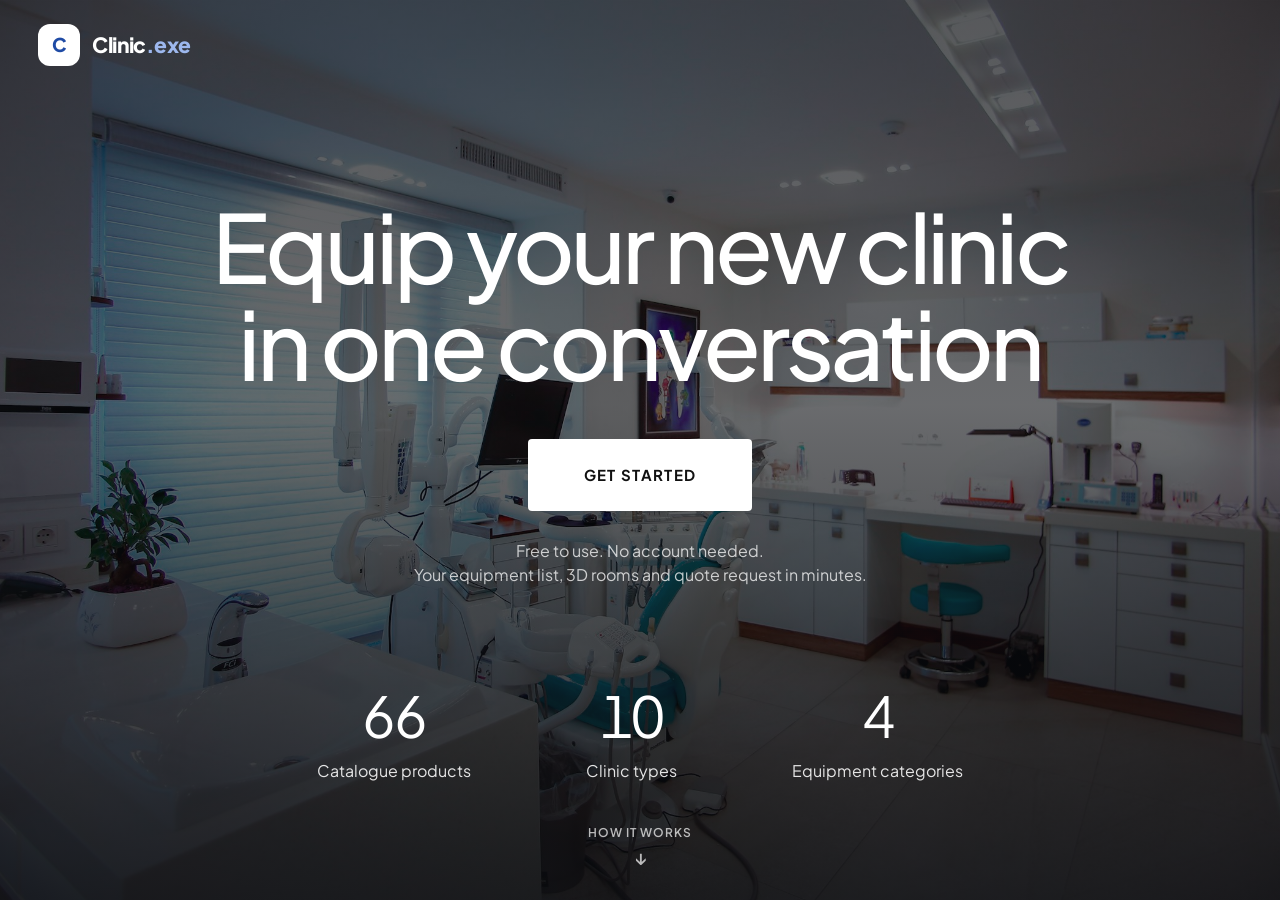
==== commit a4cdc1bd: "Remove demo badge from clinic HTML to streamline the interface. Simplify the topbar by eliminating r" ====
--- a/clinic.html
+++ b/clinic.html
@@ -16,7 +16,6 @@
     <div class="hero-bg" aria-hidden="true"></div>
     <header class="hero-top">
       <div class="brand hero-brand"><div class="logo">C</div><div class="brand-name">Clinic<span>.exe</span></div></div>
-      <div class="hero-badge">DEMO · SAMPLE CATALOGUE</div>
     </header>
     <div class="hero-main">
       <h1 class="hero-title">Equip your new clinic in one conversation</h1>
@@ -49,7 +48,6 @@
 <div class="app">
   <header class="topbar">
     <a class="brand" href="#" title="Back to the home page"><div class="logo">C</div><div><div class="brand-name">Clinic<span>.exe</span></div><div class="eyebrow">Valuemed equipment planner</div></div></a>
-    <div class="demo">DEMO · SAMPLE CATALOGUE</div>
   </header>
   <section class="intro">
     <h1>Build your equipment list.</h1>
